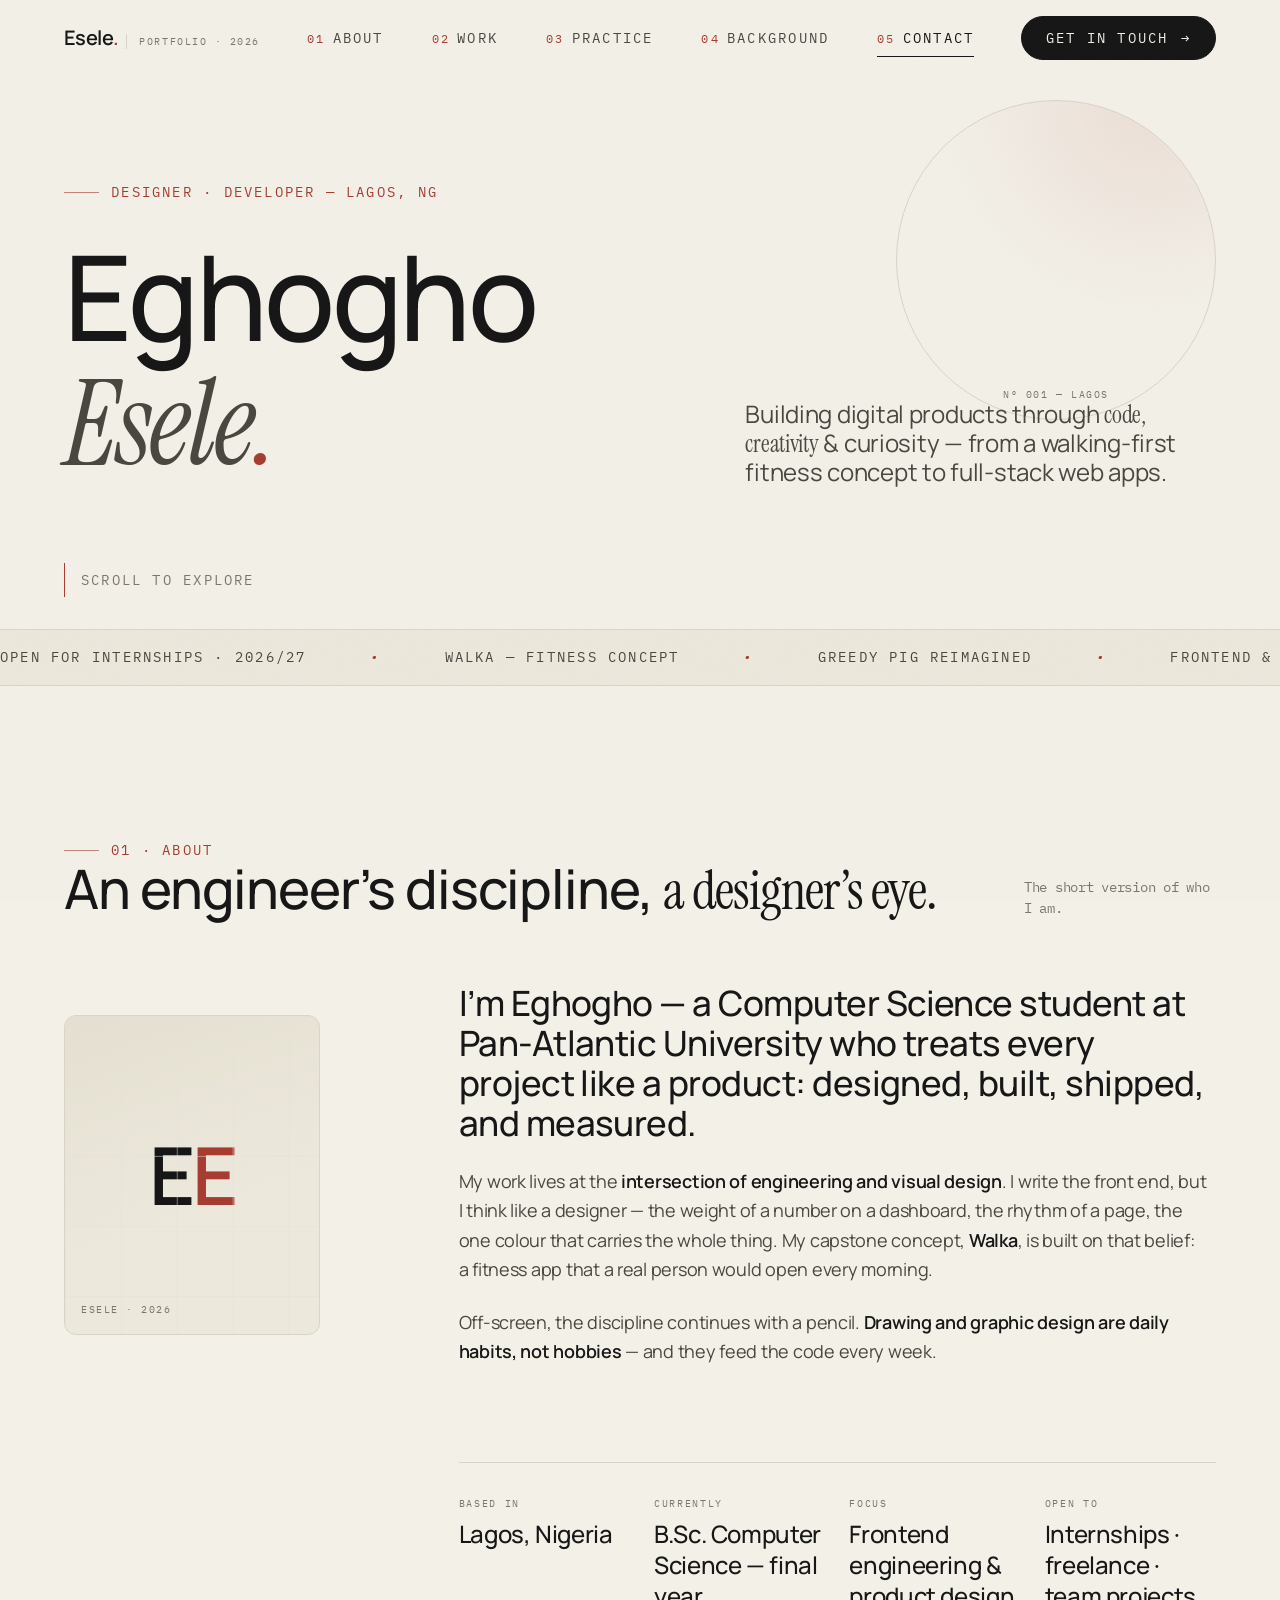
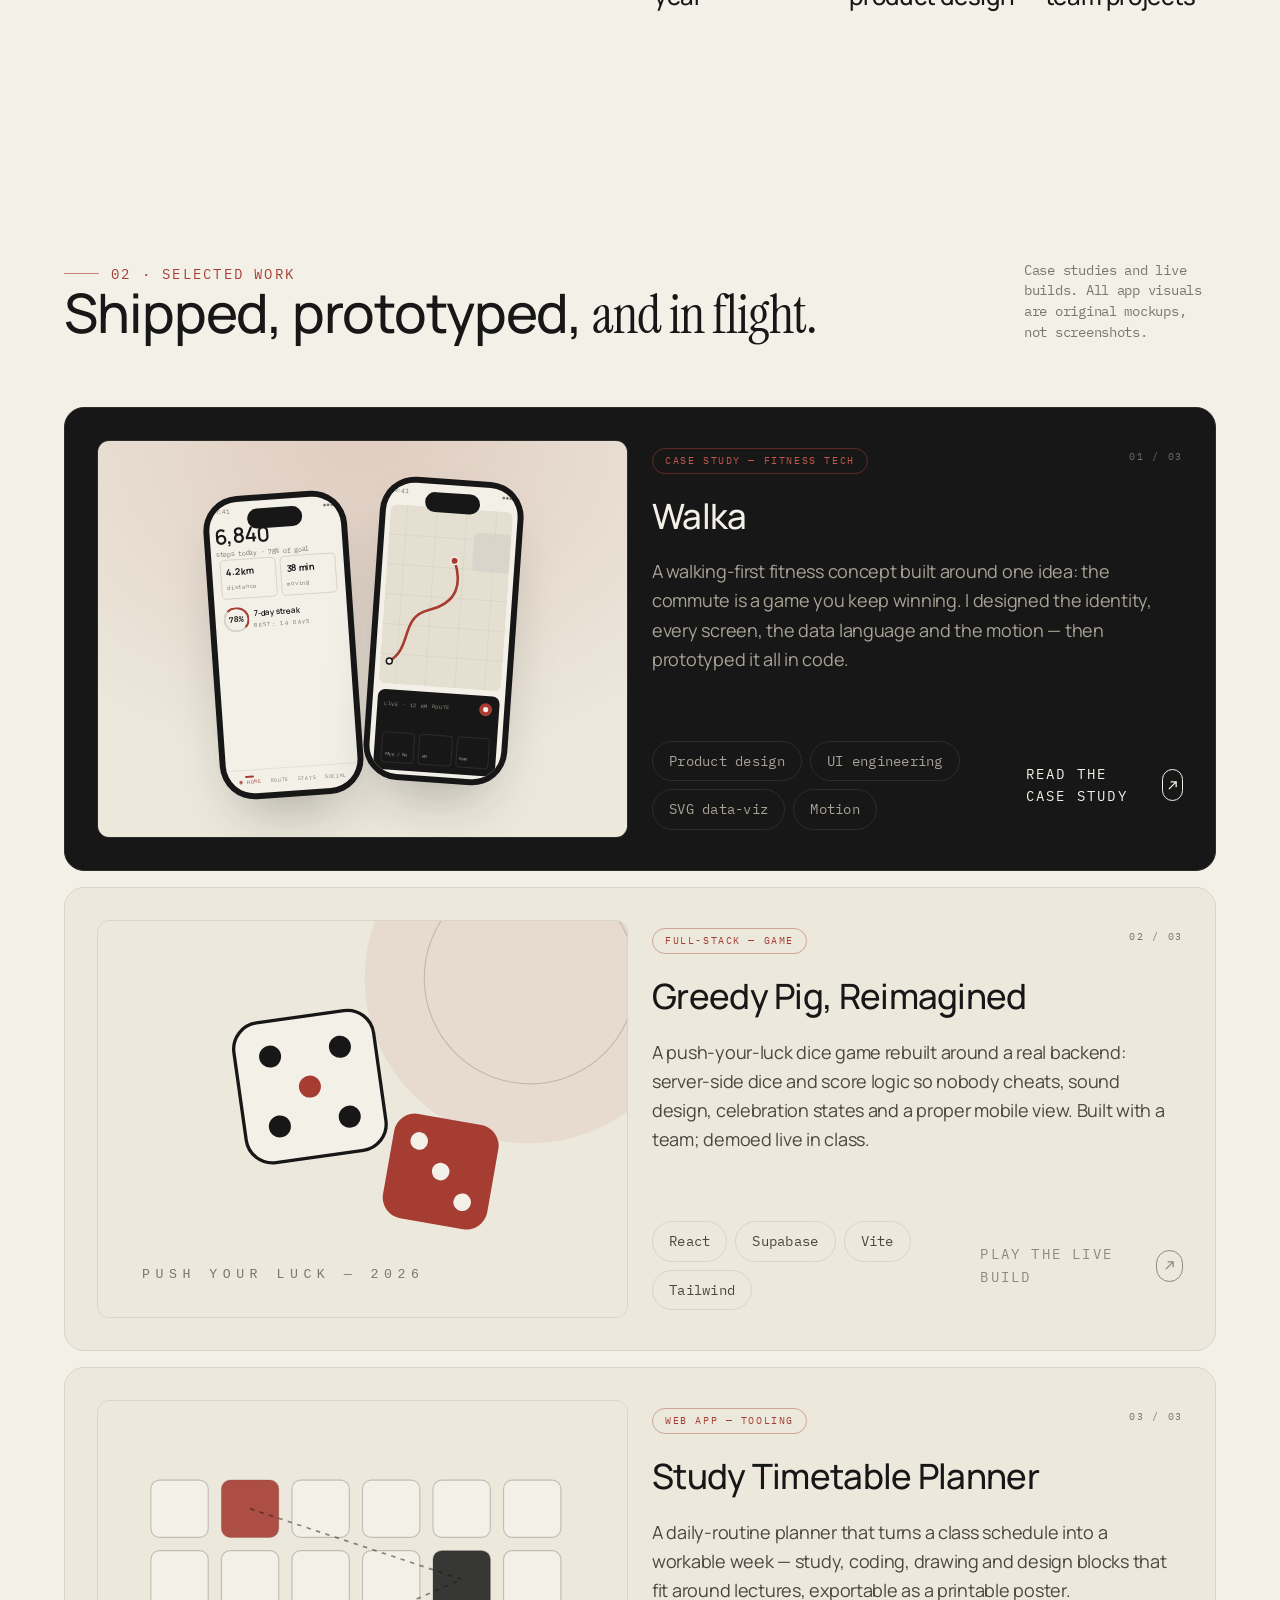
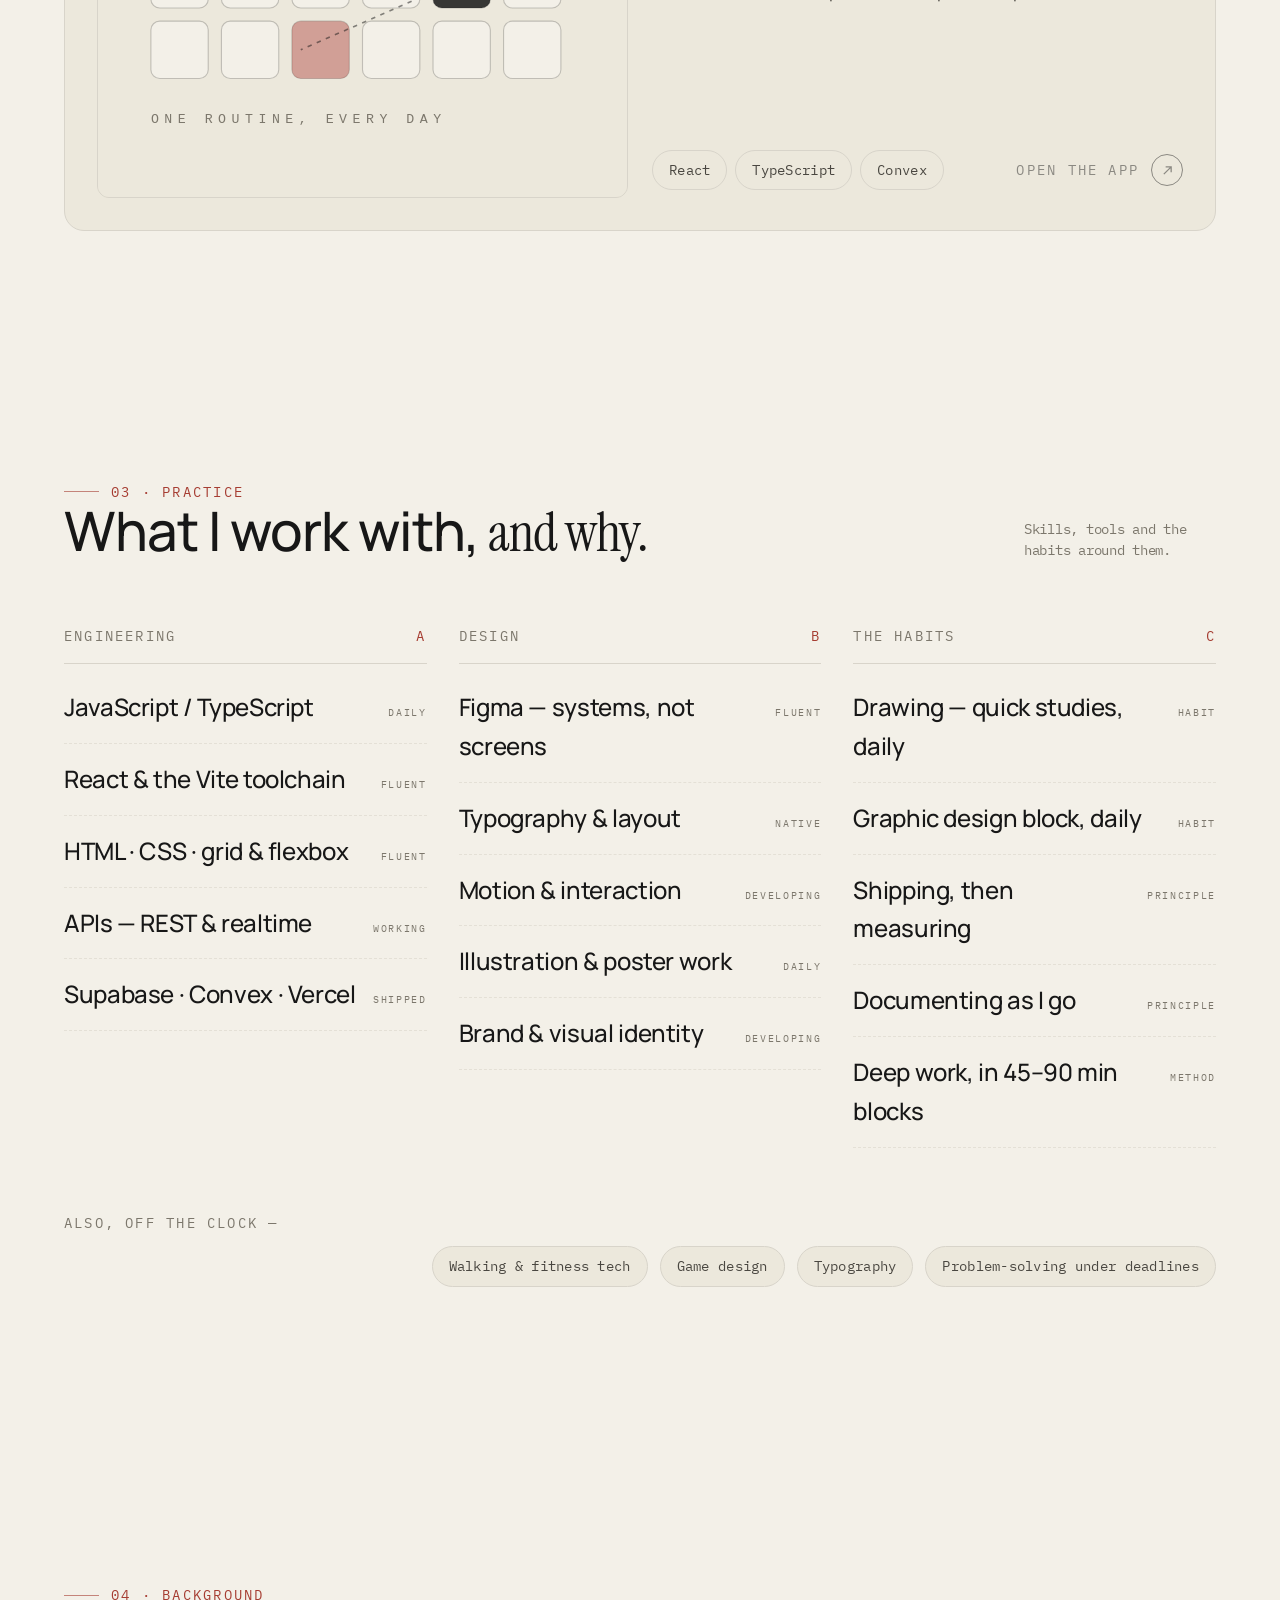
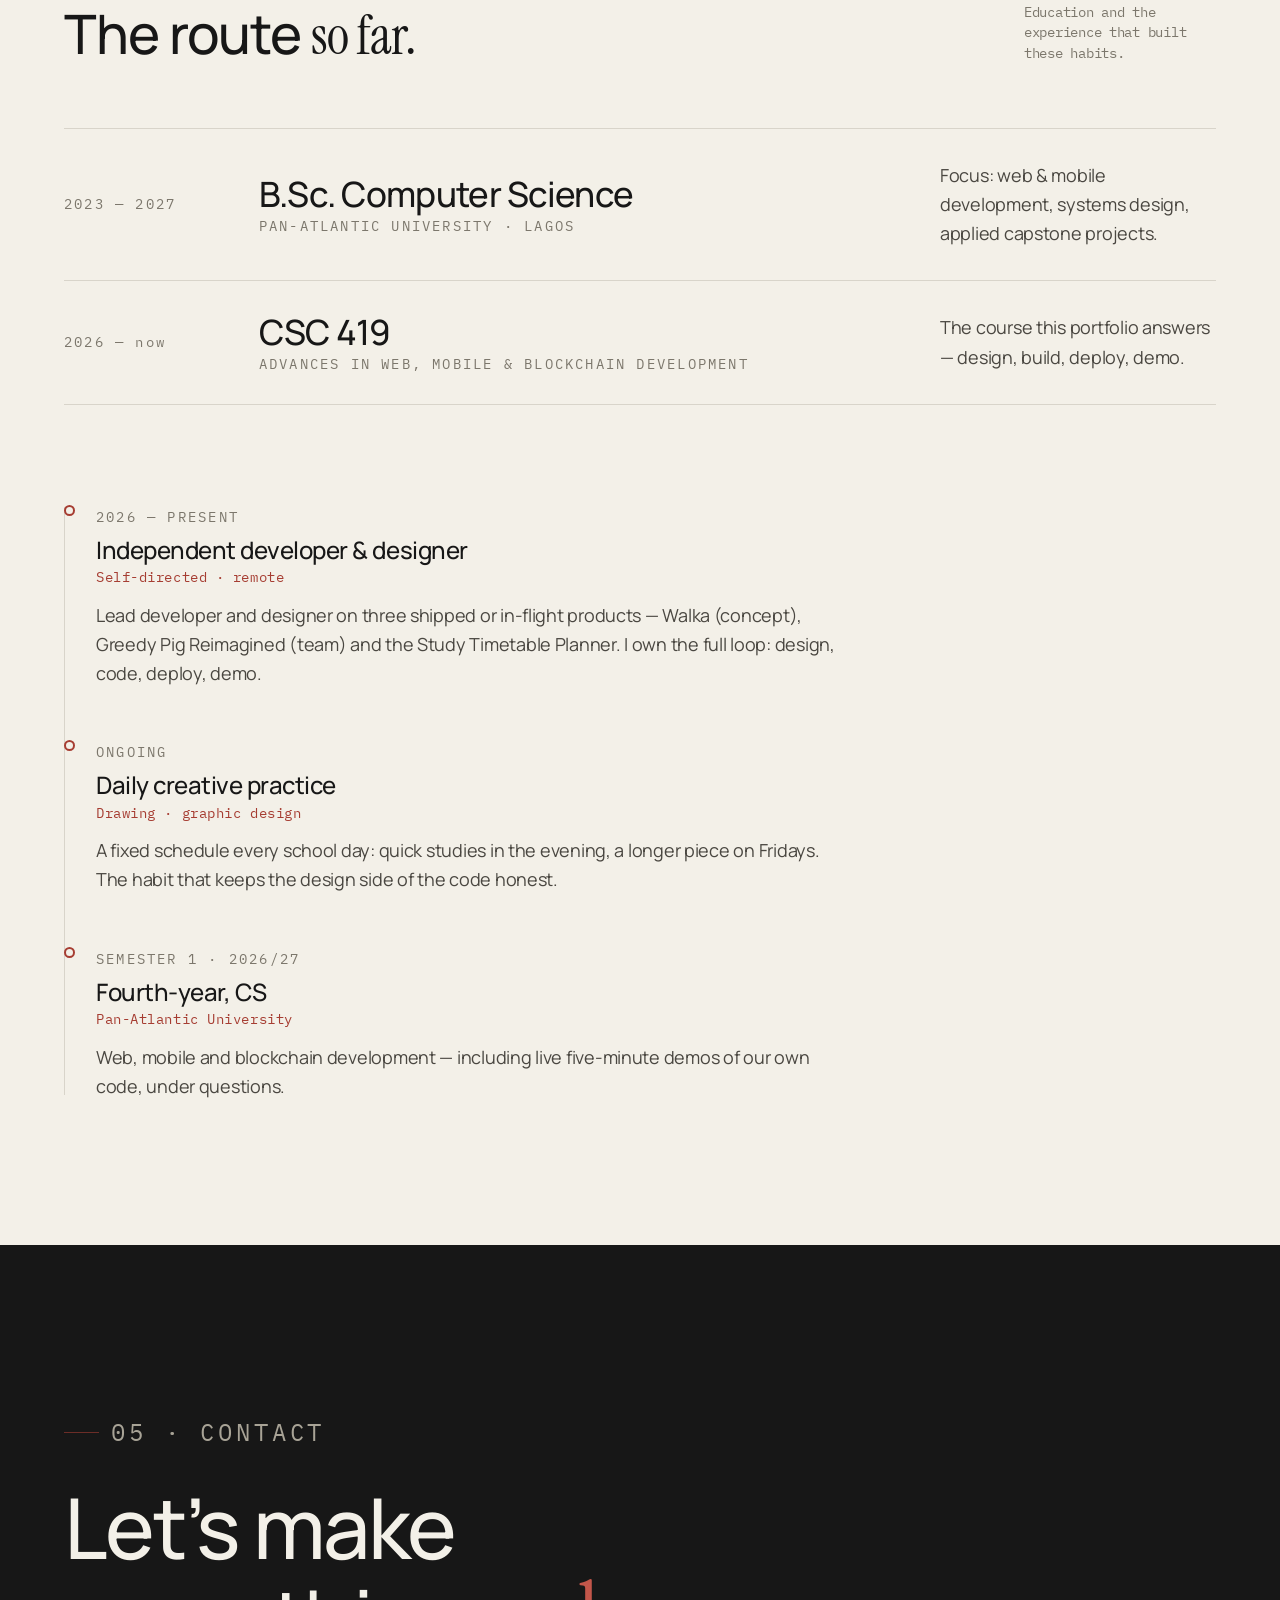
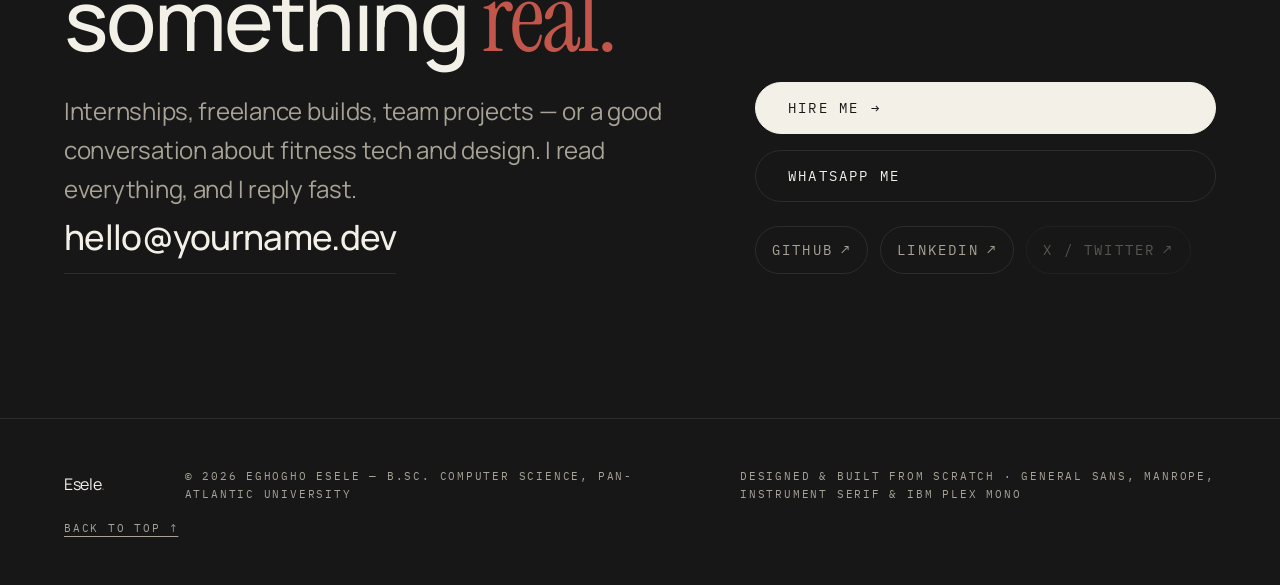
==== index.html @ 9f73aa6b "Full-portfolio" ====
<!doctype html>
<html lang="en">
<head>
  <meta charset="utf-8">
  <meta name="viewport" content="width=device-width, initial-scale=1">
  <title>Eghogho Esele — Designer &amp; Developer</title>
  <meta name="description" content="Portfolio of Eghogho Esele, a Computer Science student in Lagos building digital products — Walka, a walking-first fitness concept, plus full-stack web apps.">
  <meta name="author" content="Eghogho Esele">
  <meta name="theme-color" content="#F3F0E8">
  <meta property="og:title" content="Eghogho Esele — Designer &amp; Developer">
  <meta property="og:description" content="Building digital products through code, creativity and curiosity.">
  <meta property="og:type" content="website">
  <link rel="icon" href="data:image/svg+xml,%3Csvg xmlns='http://www.w3.org/2000/svg' viewBox='0 0 64 64'%3E%3Crect width='64' height='64' rx='14' fill='%23171717'/%3E%3Ctext x='32' y='44' font-family='Georgia,serif' font-size='36' fill='%23F3F0E8' text-anchor='middle'%3EE%3C/text%3E%3Ccircle cx='47' cy='41' r='4' fill='%23A63D32'/%3E%3C/svg%3E">
  <!-- Type: General Sans (display) via Fontshare; Manrope / Instrument Serif / IBM Plex Mono via Google Fonts -->
  <link rel="preconnect" href="https://api.fontshare.com" crossorigin>
  <link rel="preconnect" href="https://fonts.googleapis.com">
  <link rel="preconnect" href="https://fonts.gstatic.com" crossorigin>
  <link href="https://api.fontshare.com/v2/css?f[]=general-sans,100..900" rel="stylesheet">
  <link href="https://fonts.googleapis.com/css2?family=IBM+Plex+Mono:wght@400;500&amp;family=Instrument+Serif&amp;family=Manrope:wght@400..700&amp;display=swap" rel="stylesheet">
  <link rel="stylesheet" href="css/main.css">
  <script src="js/main.js" defer></script>
</head>
<body>
  <a class="skip-link" href="#main">Skip to content</a>

  <!-- ═══════════ NAVIGATION ═══════════ -->
  <header class="nav" id="nav">
    <div class="nav__inner">
      <a class="logo" href="index.html" aria-label="Esele — home">
        <span class="logo__mark">Esele<span class="dot">.</span></span>
        <span class="logo__sub">Portfolio · 2026</span>
      </a>
      <nav class="nav__links" aria-label="Primary">
        <a class="nav__link" href="#about"><span class="n">01</span>About</a>
        <a class="nav__link" href="#work"><span class="n">02</span>Work</a>
        <a class="nav__link" href="#practice"><span class="n">03</span>Practice</a>
        <a class="nav__link" href="#background"><span class="n">04</span>Background</a>
        <a class="nav__link" href="#contact"><span class="n">05</span>Contact</a>
      </nav>
      <div class="nav__cta">
        <a class="btn btn--sm" href="#contact">Get in touch <span class="btn__arrow">→</span></a>
      </div>
      <button class="nav__burger" aria-expanded="false" aria-controls="menu" aria-label="Open menu">
        <span></span><span></span>
      </button>
    </div>

    <!-- Mobile overlay menu -->
    <div class="nav__overlay" id="menu">
      <ol class="nav__menu">
        <li><a href="#about"><span class="n">01</span>About</a></li>
        <li><a href="#work"><span class="n">02</span>Work</a></li>
        <li><a href="#practice"><span class="n">03</span>Practice</a></li>
        <li><a href="#background"><span class="n">04</span>Background</a></li>
        <li><a href="#contact"><span class="n">05</span>Contact</a></li>
      </ol>
      <div class="nav__foot">
        <span data-live="email">hello@yourname.dev</span>
        <span>Lagos, NG · GMT+1</span>
      </div>
    </div>
  </header>

  <main id="main">
    <!-- ═══════════ HERO ═══════════ -->
    <section class="hero" aria-label="Introduction">
      <div class="hero__compo" aria-hidden="true"><span class="hero__compo__label">Nº 001 — Lagos</span></div>
      <div class="container">
        <div class="hero__grid">
          <div class="hero__meta">
            <p class="eyebrow hero__kicker">Designer · Developer — Lagos, NG</p>
            <h1>Eghogho<span class="l2">Esele<span class="accent">.</span></span></h1>
          </div>
          <p class="hero__lede">Building digital products through <span class="serif">code, creativity</span> &amp; curiosity — from a walking-first fitness concept to full-stack web apps.</p>
        </div>
      </div>
      <div class="hero__scroll" aria-hidden="true"><span class="arrow"></span><span>Scroll to explore</span></div>
    </section>

    <!-- Ticker strip -->
    <div class="strip" aria-hidden="true">
      <div class="strip__row">
        <span>Open for internships · 2026/27 <i class="sep">•</i> Walka — fitness concept <i class="sep">•</i> Greedy Pig Reimagined <i class="sep">•</i> Frontend &amp; product <i class="sep">•</i> Drawing, daily <i class="sep">•</i></span>
        <span>Open for internships · 2026/27 <i class="sep">•</i> Walka — fitness concept <i class="sep">•</i> Greedy Pig Reimagined <i class="sep">•</i> Frontend &amp; product <i class="sep">•</i> Drawing, daily <i class="sep">•</i></span>
      </div>
    </div>

    <!-- ═══════════ 01 · ABOUT ═══════════ -->
    <section class="section" id="about">
      <div class="container">
        <div class="head reveal">
          <div>
            <p class="eyebrow">01 · About</p>
            <h2>An engineer’s discipline, <span class="serif">a designer’s eye.</span></h2>
          </div>
          <p class="head__note">The short version of who I am.</p>
        </div>
        <div class="about__grid">
          <aside class="about__aside reveal">
            <figure class="portrait" aria-hidden="true">
              <span class="portrait__grid"></span>
              <span class="portrait__mono">E<span class="accent">E</span></span>
              <span class="portrait__tag">Esele · 2026</span>
            </figure>
          </aside>
          <div class="about__body reveal" data-delay="1">
            <p class="lead">I’m Eghogho — a Computer Science student at Pan-Atlantic University who treats every project like a product: designed, built, shipped, and measured.</p>
            <p>My work lives at the <strong>intersection of engineering and visual design</strong>. I write the front end, but I think like a designer — the weight of a number on a dashboard, the rhythm of a page, the one colour that carries the whole thing. My capstone concept, <strong>Walka</strong>, is built on that belief: a fitness app that a real person would open every morning.</p>
            <p>Off-screen, the discipline continues with a pencil. <strong>Drawing and graphic design are daily habits, not hobbies</strong> — and they feed the code every week.</p>
          </div>
          <div class="about__facts reveal" data-delay="2">
            <div class="fact"><span class="k">Based in</span><span class="v">Lagos, Nigeria</span></div>
            <div class="fact"><span class="k">Currently</span><span class="v">B.Sc. Computer Science — final year</span></div>
            <div class="fact"><span class="k">Focus</span><span class="v">Frontend engineering &amp; product design</span></div>
            <div class="fact"><span class="k">Open to</span><span class="v">Internships · freelance · team projects</span></div>
          </div>
        </div>
      </div>
    </section>

    <!-- ═══════════ 02 · WORK ═══════════ -->
    <section class="section section--tight" id="work">
      <div class="container">
        <div class="head reveal">
          <div>
            <p class="eyebrow">02 · Selected work</p>
            <h2>Shipped, prototyped, <span class="serif">and in flight.</span></h2>
          </div>
          <p class="head__note">Case studies and live builds. All app visuals are original mockups, not screenshots.</p>
        </div>

        <div class="projects__grid">
          <!-- Walka — featured case study -->
          <article class="card card--featured reveal">
            <div class="card__media">
              <div class="mocks" aria-hidden="true">
                <div class="device device--tilt-l"><div class="device__screen ui">
                  <p class="ui__bar"><span>9:41</span><span>●●●</span></p>
                  <div class="ui__hero"><p class="big">6,840</p><p class="cap">steps today · 78% of goal</p></div>
                  <div class="ui__row">
                    <div class="ui__tile"><b>4.2 km</b><small>distance</small></div>
                    <div class="ui__tile"><b>38 min</b><small>moving</small></div>
                  </div>
                  <div class="ui__row">
                    <div class="ui__ring"><span>78%</span></div>
                    <div class="ui__row-copy"><b>7-day streak</b><small>best: 14 days</small></div>
                  </div>
                  <div class="ui__tabs">
                    <span class="on">◉&nbsp;Home</span><span>Route</span><span>Stats</span><span>Social</span>
                  </div>
                </div></div>
                <div class="device device--tilt-r"><div class="device__screen ui">
                  <p class="ui__bar"><span>9:41</span><span>●●●</span></p>
                  <div class="ui__map" aria-hidden="true">
                    <svg viewBox="0 0 200 240" preserveAspectRatio="xMidYMid slice">
                      <rect width="200" height="240" fill="#E4DFD0"/>
                      <g stroke="#171717" stroke-opacity=".06">
                        <path d="M0 40h200M0 80h200M0 120h200M0 160h200M0 200h200"/>
                        <path d="M40 0v240M80 0v240M120 0v240M160 0v240"/>
                      </g>
                      <rect x="132" y="30" width="52" height="52" rx="6" fill="#D8D4CA" opacity=".85"/>
                      <path d="M30 210C60 190 40 150 78 138S120 100 108 70" fill="none" stroke="#A63D32" stroke-width="3.5" stroke-linecap="round"/>
                      <circle cx="30" cy="210" r="4" fill="#F3F0E8" stroke="#171717" stroke-width="2"/>
                      <circle cx="108" cy="70" r="5" fill="#A63D32" stroke="#F3F0E8" stroke-width="2"/>
                    </svg>
                  </div>
                  <div class="ui__sheet">
                    <div class="ui__sheet-top"><span class="ui__meta">live · 12 km route</span><span class="ui__stop"></span></div>
                    <p class="t">42:18</p>
                    <div class="ui__stats">
                      <div><b>6′42″</b><small>pace / km</small></div>
                      <div><b>4.2</b><small>km</small></div>
                      <div><b>128</b><small>bpm</small></div>
                    </div>
                  </div>
                </div></div>
              </div>
            </div>
            <div class="card__body">
              <div class="card__top">
                <span class="card__cat">Case study — fitness tech</span>
                <span class="card__num">01 / 03</span>
              </div>
              <h3 class="card__title">Walka</h3>
              <p class="card__desc">A walking-first fitness concept built around one idea: the commute is a game you keep winning. I designed the identity, every screen, the data language and the motion — then prototyped it all in code.</p>
              <div class="card__foot">
                <div class="card__stack">
                  <span class="chip">Product design</span><span class="chip">UI engineering</span><span class="chip">SVG data-viz</span><span class="chip">Motion</span>
                </div>
                <a class="card__link" href="walka.html">Read the case study <span class="a"><svg width="11" height="11" viewBox="0 0 12 12" aria-hidden="true"><path d="M2 10 10 2M4 2h6v6" fill="none" stroke="currentColor" stroke-width="1.4"/></svg></span></a>
              </div>
            </div>
          </article>

          <!-- Greedy Pig Reimagined -->
          <article class="card reveal" data-delay="1">
            <div class="card__media" aria-hidden="true">
              <svg viewBox="0 0 480 360" preserveAspectRatio="xMidYMid slice" role="img" aria-label="Abstract composition of two dice for Greedy Pig">
                <rect width="480" height="360" fill="#ECE8DC"/>
                <circle cx="392" cy="52" r="150" fill="#A63D32" opacity=".08"/>
                <circle cx="392" cy="52" r="96" fill="none" stroke="#171717" stroke-opacity=".18"/>
                <g transform="translate(120 96) rotate(-8)">
                  <rect width="128" height="128" rx="24" fill="#F3F0E8" stroke="#171717" stroke-width="3"/>
                  <circle cx="32" cy="32" r="10" fill="#171717"/><circle cx="96" cy="32" r="10" fill="#171717"/>
                  <circle cx="64" cy="64" r="10" fill="#A63D32"/>
                  <circle cx="32" cy="96" r="10" fill="#171717"/><circle cx="96" cy="96" r="10" fill="#171717"/>
                </g>
                <g transform="translate(272 172) rotate(10)">
                  <rect width="96" height="96" rx="19" fill="#A63D32"/>
                  <circle cx="24" cy="24" r="8" fill="#F3F0E8"/><circle cx="48" cy="48" r="8" fill="#F3F0E8"/><circle cx="72" cy="72" r="8" fill="#F3F0E8"/>
                </g>
                <text x="40" y="324" font-family="ui-monospace,monospace" font-size="12" letter-spacing="5" fill="#7C776C">PUSH YOUR LUCK — 2026</text>
              </svg>
            </div>
            <div class="card__body">
              <div class="card__top">
                <span class="card__cat">Full-stack — game</span>
                <span class="card__num">02 / 03</span>
              </div>
              <h3 class="card__title">Greedy Pig, Reimagined</h3>
              <p class="card__desc">A push-your-luck dice game rebuilt around a real backend: server-side dice and score logic so nobody cheats, sound design, celebration states and a proper mobile view. Built with a team; demoed live in class.</p>
              <div class="card__foot">
                <div class="card__stack">
                  <span class="chip">React</span><span class="chip">Supabase</span><span class="chip">Vite</span><span class="chip">Tailwind</span>
                </div>
                <a class="card__link" data-live="greedypig" href="#">Play the live build <span class="a"><svg width="11" height="11" viewBox="0 0 12 12" aria-hidden="true"><path d="M2 10 10 2M4 2h6v6" fill="none" stroke="currentColor" stroke-width="1.4"/></svg></span></a>
              </div>
            </div>
          </article>

          <!-- Study Timetable Planner -->
          <article class="card reveal" data-delay="2">
            <div class="card__media" aria-hidden="true">
              <svg viewBox="0 0 480 360" preserveAspectRatio="xMidYMid slice" role="img" aria-label="Abstract weekly grid composition for the study timetable planner">
                <rect width="480" height="360" fill="#ECE8DC"/>
                <g fill="#F3F0E8" stroke="#171717" stroke-opacity=".22">
                  <rect x="48"  y="72" width="52" height="52" rx="8"/><rect x="112" y="72" width="52" height="52" rx="8"/><rect x="176" y="72" width="52" height="52" rx="8"/><rect x="240" y="72" width="52" height="52" rx="8"/><rect x="304" y="72" width="52" height="52" rx="8"/><rect x="368" y="72" width="52" height="52" rx="8"/>
                  <rect x="48"  y="136" width="52" height="52" rx="8"/><rect x="112" y="136" width="52" height="52" rx="8"/><rect x="176" y="136" width="52" height="52" rx="8"/><rect x="240" y="136" width="52" height="52" rx="8"/><rect x="304" y="136" width="52" height="52" rx="8"/><rect x="368" y="136" width="52" height="52" rx="8"/>
                  <rect x="48"  y="200" width="52" height="52" rx="8"/><rect x="112" y="200" width="52" height="52" rx="8"/><rect x="176" y="200" width="52" height="52" rx="8"/><rect x="240" y="200" width="52" height="52" rx="8"/><rect x="304" y="200" width="52" height="52" rx="8"/><rect x="368" y="200" width="52" height="52" rx="8"/>
                </g>
                <rect x="112" y="72"  width="52" height="52" rx="8" fill="#A63D32" opacity=".9"/>
                <rect x="304" y="136" width="52" height="52" rx="8" fill="#171717" opacity=".85"/>
                <rect x="176" y="200" width="52" height="52" rx="8" fill="#A63D32" opacity=".45"/>
                <path d="M138 98L330 162 184 226" fill="none" stroke="#171717" stroke-width="1.5" stroke-dasharray="4 5" opacity=".5"/>
                <text x="48" y="292" font-family="ui-monospace,monospace" font-size="12" letter-spacing="5" fill="#7C776C">ONE ROUTINE, EVERY DAY</text>
              </svg>
            </div>
            <div class="card__body">
              <div class="card__top">
                <span class="card__cat">Web app — tooling</span>
                <span class="card__num">03 / 03</span>
              </div>
              <h3 class="card__title">Study Timetable Planner</h3>
              <p class="card__desc">A daily-routine planner that turns a class schedule into a workable week — study, coding, drawing and design blocks that fit around lectures, exportable as a printable poster.</p>
              <div class="card__foot">
                <div class="card__stack">
                  <span class="chip">React</span><span class="chip">TypeScript</span><span class="chip">Convex</span>
                </div>
                <a class="card__link" data-live="timetable" href="#">Open the app <span class="a"><svg width="11" height="11" viewBox="0 0 12 12" aria-hidden="true"><path d="M2 10 10 2M4 2h6v6" fill="none" stroke="currentColor" stroke-width="1.4"/></svg></span></a>
              </div>
            </div>
          </article>
        </div>
      </div>
    </section>

    <!-- ═══════════ 03 · PRACTICE ═══════════ -->
    <section class="section" id="practice">
      <div class="container">
        <div class="head reveal">
          <div>
            <p class="eyebrow">03 · Practice</p>
            <h2>What I work with, <span class="serif">and why.</span></h2>
          </div>
          <p class="head__note">Skills, tools and the habits around them.</p>
        </div>
        <div class="skills__grid reveal">
          <div class="skill-col">
            <p class="skill-col__head"><span>Engineering</span><span class="accent">A</span></p>
            <ul class="skill-list">
              <li><span class="name">JavaScript / TypeScript</span><span class="lvl">Daily</span></li>
              <li><span class="name">React &amp; the Vite toolchain</span><span class="lvl">Fluent</span></li>
              <li><span class="name">HTML · CSS · grid &amp; flexbox</span><span class="lvl">Fluent</span></li>
              <li><span class="name">APIs — REST &amp; realtime</span><span class="lvl">Working</span></li>
              <li><span class="name">Supabase · Convex · Vercel</span><span class="lvl">Shipped</span></li>
            </ul>
          </div>
          <div class="skill-col">
            <p class="skill-col__head"><span>Design</span><span class="accent">B</span></p>
            <ul class="skill-list">
              <li><span class="name">Figma — systems, not screens</span><span class="lvl">Fluent</span></li>
              <li><span class="name">Typography &amp; layout</span><span class="lvl">Native</span></li>
              <li><span class="name">Motion &amp; interaction</span><span class="lvl">Developing</span></li>
              <li><span class="name">Illustration &amp; poster work</span><span class="lvl">Daily</span></li>
              <li><span class="name">Brand &amp; visual identity</span><span class="lvl">Developing</span></li>
            </ul>
          </div>
          <div class="skill-col">
            <p class="skill-col__head"><span>The habits</span><span class="accent">C</span></p>
            <ul class="skill-list">
              <li><span class="name">Drawing — quick studies, daily</span><span class="lvl">Habit</span></li>
              <li><span class="name">Graphic design block, daily</span><span class="lvl">Habit</span></li>
              <li><span class="name">Shipping, then measuring</span><span class="lvl">Principle</span></li>
              <li><span class="name">Documenting as I go</span><span class="lvl">Principle</span></li>
              <li><span class="name">Deep work, in 45–90 min blocks</span><span class="lvl">Method</span></li>
            </ul>
          </div>
        </div>
        <div class="interests reveal" data-delay="1">
          <span class="tag" style="width:100%;">Also, off the clock —</span>
          <span class="chip">Walking &amp; fitness tech</span><span class="chip">Game design</span><span class="chip">Typography</span><span class="chip">Problem-solving under deadlines</span>
        </div>
      </div>
    </section>

    <!-- ═══════════ 04 · BACKGROUND ═══════════ -->
    <section class="section" id="background">
      <div class="container">
        <div class="head reveal">
          <div>
            <p class="eyebrow">04 · Background</p>
            <h2>The route <span class="serif">so far.</span></h2>
          </div>
          <p class="head__note">Education and the experience that built these habits.</p>
        </div>

        <!-- Education -->
        <div class="reveal">
          <div class="edu__row">
            <span class="edu__year">2023 — 2027</span>
            <h3 class="edu__deg">B.Sc. Computer Science <small>Pan-Atlantic University · Lagos</small></h3>
            <p class="edu__note">Focus: web &amp; mobile development, systems design, applied capstone projects.</p>
          </div>
          <div class="edu__row">
            <span class="edu__year">2026 — now</span>
            <h3 class="edu__deg">CSC 419<small>Advances in Web, Mobile &amp; Blockchain Development</small></h3>
            <p class="edu__note">The course this portfolio answers — design, build, deploy, demo.</p>
          </div>
        </div>

        <!-- Experience timeline -->
        <div class="timeline reveal" data-delay="1" style="margin-top:var(--sp-9)">
          <div class="tl-item">
            <span class="when">2026 — Present</span>
            <h3>Independent developer &amp; designer</h3>
            <p class="org">Self-directed · remote</p>
            <p>Lead developer and designer on three shipped or in-flight products — Walka (concept), Greedy Pig Reimagined (team) and the Study Timetable Planner. I own the full loop: design, code, deploy, demo.</p>
          </div>
          <div class="tl-item">
            <span class="when">Ongoing</span>
            <h3>Daily creative practice</h3>
            <p class="org">Drawing · graphic design</p>
            <p>A fixed schedule every school day: quick studies in the evening, a longer piece on Fridays. The habit that keeps the design side of the code honest.</p>
          </div>
          <div class="tl-item">
            <span class="when">Semester 1 · 2026/27</span>
            <h3>Fourth-year, CS</h3>
            <p class="org">Pan-Atlantic University</p>
            <p>Web, mobile and blockchain development — including live five-minute demos of our own code, under questions.</p>
          </div>
        </div>
      </div>
    </section>

    <!-- ═══════════ 05 · CONTACT ═══════════ -->
    <section class="section contact" id="contact">
      <div class="container">
        <div class="contact__grid">
          <div class="contact__lead reveal">
            <p class="eyebrow">05 · Contact</p>
            <h2>Let’s make something <span class="serif">real.</span></h2>
            <p>Internships, freelance builds, team projects — or a good conversation about fitness tech and design. I read everything, and I reply fast.</p>
            <a class="contact__email" data-live="email" href="mailto:">hello@yourname.dev</a>
          </div>
          <div class="contact__actions reveal" data-delay="1">
            <a class="btn btn--light" data-live="email" href="mailto:">Hire me <span class="btn__arrow">→</span></a>
            <a class="btn btn--ghost-light" data-live="whatsapp" href="#">WhatsApp me</a>
            <div class="socials" role="list">
              <a data-live="github" href="#">GitHub <span aria-hidden="true">↗</span></a>
              <a data-live="linkedin" href="#">LinkedIn <span aria-hidden="true">↗</span></a>
              <a data-live="x" href="#">X / Twitter <span aria-hidden="true">↗</span></a>
            </div>
          </div>
        </div>
      </div>
    </section>
  </main>

  <!-- ═══════════ FOOTER ═══════════ -->
  <footer class="footer">
    <div class="container">
      <div class="footer__inner">
        <p class="footer__brand">Esele<span class="dot">.</span></p>
        <p>© <span data-year>2026</span> Eghogho Esele — B.Sc. Computer Science, Pan-Atlantic University</p>
        <p>Designed &amp; built from scratch · General Sans, Manrope, Instrument Serif &amp; IBM Plex Mono</p>
        <a href="#nav">Back to top ↑</a>
      </div>
    </div>
  </footer>
</body>
</html>
---- css/main.css ----
/* ==========================================================================
   EGHOGHO ESELE — Portfolio · Design System
   A single source of truth for every page. Two files share this:
   index.html (home) and walka.html (case study).
   --------------------------------------------------------------------------
   Sections
   01  Tokens (colour / type / space / radius / shadow / motion)
   02  Reset & base
   03  Typography utilities
   04  Layout & primitives (container, section, buttons, labels, hairlines)
   05  Navigation (desktop + mobile overlay)
   06  Hero
   07  About
   08  Projects (list + cards + device mockups)
   09  Skills / interests
   10  Education
   11  Experience timeline
   12  Contact + socials + footer
   13  Walka case-study specifics
   14  Motion (scroll reveal, hover, focus, reduced-motion)
   15  Responsive art direction
   ========================================================================== */


/* ==========================================================================
   01 · TOKENS
   ========================================================================== */
:root{
  /* ---- Colour · warm editorial system ---- */
  --bg:            #F3F0E8;   /* primary background · warm ivory */
  --bg-2:         #ECE8DC;   /* secondary background · deeper ivory */
  --bg-3:         #E4DfD0;   /* muted surface · raised cards */
  --ink:          #171717;   /* primary text · deep charcoal */
  --ink-soft:     #4A4741;   /* secondary text */
  --ink-faint:    #7C776C;   /* tertiary / meta text */
  --accent:       #A63D32;   /* brick red · the single accent */
  --accent-soft:  #C2564A;   /* lighter accent (hover on light) */
  --accent-deep:  #7A2A21;   /* deep accent (hover on dark / pressed) */
  --line:         #D8D4CA;   /* stone · hairlines on light */
  --line-soft:    #E4E0D6;   /* softer hairline */
  --line-dark:    #2E2C28;   /* hairline on dark */
  --on-dark:      #F3F0E8;    /* text on ink */
  --on-dark-soft: #A8A396;    /* secondary text on ink */
  --on-dark-faint:#6E6A60;

  /* ---- Typography ---- */
  --font-display: "General Sans", "Satoshi", "Manrope", ui-sans-serif, system-ui, sans-serif;
  --font-body:    "Manrope", ui-sans-serif, system-ui, -apple-system, sans-serif;
  --font-serif:   "Instrument Serif", "Georgia", serif;
  --font-mono:    "IBM Plex Mono", ui-monospace, "SFMono-Regular", monospace;

  /* Fluid scale */
  --step--1: clamp(0.75rem, 0.72rem + 0.18vw, 0.875rem);   /* meta / labels */
  --step-0:  clamp(1rem,  0.94rem + 0.30vw, 1.125rem);     /* body */
  --step-1:  clamp(1.25rem, 1.15rem + 0.5vw, 1.5rem);      /* subheads */
  --step-2:  clamp(1.6rem, 1.3rem + 1.1vw, 2.25rem);       /* h3 */
  --step-3:  clamp(2.15rem, 1.6rem + 2.4vw, 3.4rem);       /* h2 / section */
  --step-4:  clamp(2.75rem, 1.9rem + 4.2vw, 5.25rem);      /* h1 / hero */
  --step-5:  clamp(3.6rem, 2.2rem + 6.5vw, 7.5rem);        /* display splash */

  /* ---- Rhythm ---- */
  --lh-display: 1.02;
  --lh-tight:   1.15;
  --lh-body:    1.62;
  --lh-mono:    1.5;
  --ls-display: -0.02em;
  --ls-tight:   -0.015em;
  --ls-label:   0.16em;

  /* ---- Space (4px base) ---- */
  --sp-1: 0.25rem;
  --sp-2: 0.5rem;
  --sp-3: 0.75rem;
  --sp-4: 1rem;
  --sp-5: 1.5rem;
  --sp-6: 2rem;
  --sp-7: 3rem;
  --sp-8: 4rem;
  --sp-9: 6rem;
  --sp-10: 8.5rem;

  /* ---- Layout ---- */
  --measure: 68ch;
  --content: 80rem;
  --gutter: clamp(1.5rem, 5vw, 4rem);
  --section-y: clamp(5rem, 12vw, 9rem);

  /* ---- Shape ---- */
  --r-none: 0;
  --r-xs: 3px;
  --r-sm: 6px;
  --r-md: 12px;
  --r-lg: 20px;
  --r-full: 999px;

  /* ---- Elevation ---- */
  --shadow-sm: 0 1px 2px rgba(23,23,23,.06), 0 2px 6px rgba(23,23,23,.05);
  --shadow:    0 10px 30px -12px rgba(23,23,23,.22);
  --shadow-lg: 0 30px 60px -24px rgba(23,23,23,.35);

  /* ---- Motion ---- */
  --ease-out:   cubic-bezier(.19,1,.22,1);
  --ease-in-out:cubic-bezier(.65,0,.35,1);
  --ease-expo:  cubic-bezier(.16,1,.3,1);
  --dur-fast: 160ms;
  --dur:    320ms;
  --dur-slow:640ms;
}


/* ==========================================================================
   02 · RESET & BASE
   ========================================================================== */
*,*::before,*::after{box-sizing:border-box;margin:0;padding:0;}
html{
  -webkit-text-size-adjust:100%;
  scroll-behavior:smooth;
  scroll-padding-top: 6.5rem;
  -webkit-font-smoothing:antialiased;
  text-rendering:optimizeLegibility;
}
body{
  font-family:var(--font-body);
  font-size:var(--step-0);
  line-height:var(--lh-body);
  color:var(--ink);
  background:var(--bg);
  font-weight:400;
  letter-spacing:var(--ls-tight);
  overflow-x:hidden;
  -webkit-font-smoothing:antialiased;
}
img,svg,video{display:block;max-width:100%;}
ul[role="list"],ol[role="list"]{list-style:none;}
a{color:inherit;text-decoration:none;}
button{font:inherit;color:inherit;background:none;border:none;cursor:pointer;}
::selection{background:var(--accent);color:var(--bg);}

/* Grain — a hair of texture over the whole canvas (restrained) */
body::after{
  content:"";
  position:fixed; inset:0;
  z-index:9999;
  pointer-events:none;
  opacity:.035;
  mix-blend-mode:multiply;
  background-image:url("data:image/svg+xml,%3Csvg xmlns='http://www.w3.org/2000/svg' width='160' height='160'%3E%3Cfilter id='n'%3E%3CfeTurbulence type='fractalNoise' baseFrequency='0.85' numOctaves='3' stitchTiles='stitch'/%3E%3C/filter%3E%3Crect width='100%25' height='100%25' filter='url(%23n)'/%3E%3C/svg%3E");
}

/* Skip link */
.skip-link{
  position:fixed; top:var(--sp-4); left:var(--sp-4);
  z-index:100;
  padding:var(--sp-3) var(--sp-5);
  background:var(--ink); color:var(--bg);
  font-family:var(--font-mono); font-size:var(--step--1);
  border-radius:var(--r-sm);
  transform:translateY(-160%);
  transition:transform var(--dur) var(--ease-out);
}
.skip-link:focus{transform:translateY(0);}


/* ==========================================================================
   03 · TYPOGRAPHY UTILITIES
   ========================================================================== */
h1,h2,h3,h4{
  font-family:var(--font-display);
  font-weight:500;
  line-height:var(--lh-display);
  letter-spacing:var(--ls-display);
  text-wrap:balance;
}
p{max-width:var(--measure);}
.serif{font-family:var(--font-serif);font-weight:400;}
.mono{font-family:var(--font-mono);}
.eyebrow{
  font-family:var(--font-mono);
  font-size:var(--step--1);
  letter-spacing:var(--ls-label);
  text-transform:uppercase;
  color:var(--accent);
  display:inline-flex; align-items:center; gap:var(--sp-3);
}
.eyebrow::before{content:"";width:2.2rem;height:1px;background:var(--accent);opacity:.6;}
.eyebrow--plain::before{display:none;}

/* Accent word treatment — an editorial flourish */
.wordmark{font-family:var(--font-serif);font-weight:400;font-style:italic;}
.accent{color:var(--accent);}


/* ==========================================================================
   04 · LAYOUT & PRIMITIVES
   ========================================================================== */
.container{
  width:min(var(--content), 100% - (var(--gutter) * 2));
  margin-inline:auto;
}
.container--wide{width:min(96rem, 100% - (var(--gutter)*2));margin-inline:auto;}
.section{padding-block:var(--section-y);position:relative;}
.section--tight{padding-block:clamp(3.5rem,8vw,6rem);}
.head{
  display:flex; align-items:flex-end; justify-content:space-between;
  gap:var(--sp-5); flex-wrap:wrap;
  margin-bottom:var(--sp-8);
}
.head h2{font-size:var(--step-3);}
.head .head__note{
  font-family:var(--font-mono);
  font-size:var(--step--1);
  color:var(--ink-faint);
  max-width:24ch; line-height:var(--lh-mono);
}

/* hairline rule */
.rule{height:1px;background:var(--line);border:none;}
.rule--accent{background:var(--accent);}

/* ---------- Buttons ---------- */
.btn{
  display:inline-flex; align-items:center; gap:var(--sp-3);
  font-family:var(--font-mono);
  font-size:var(--step--1);
  letter-spacing:var(--ls-label);
  text-transform:uppercase;
  height:3.25rem;
  padding-inline:var(--sp-6);
  border-radius:var(--r-full);
  border:1px solid var(--ink);
  background:var(--ink);
  color:var(--bg);
  position:relative;
  overflow:hidden;
  transition:transform var(--dur-fast) var(--ease-out),
             background var(--dur-fast) var(--ease-out),
             color var(--dur-fast) var(--ease-out),
             border-color var(--dur-fast) var(--ease-out);
  will-change:transform;
}
.btn .btn__arrow{transition:transform var(--dur) var(--ease-out);}
.btn:hover{background:var(--accent);border-color:var(--accent);color:#fff;}
.btn:hover .btn__arrow{transform:translateX(4px);}
.btn:active{transform:translateY(1px);}

.btn--ghost{
  background:transparent; color:var(--ink); border-color:var(--ink);
}
.btn--ghost:hover{background:var(--ink);color:var(--bg);border-color:var(--ink);}
.btn--ghost:hover .btn__arrow{transform:translateX(4px);}

.btn--accent{background:var(--accent);border-color:var(--accent);color:#fff;}
.btn--accent:hover{background:var(--accent-deep);border-color:var(--accent-deep);}

/* On-dark variants */
.btn--light{background:var(--bg);border-color:var(--bg);color:var(--ink);}
.btn--light:hover{background:var(--accent);border-color:var(--accent);color:#fff;}
.btn--ghost-light{background:transparent;color:var(--on-dark);border-color:var(--line-dark);}
.btn--ghost-light:hover{background:var(--on-dark);color:var(--ink);border-color:var(--on-dark);}

.btn--sm{height:2.75rem;padding-inline:var(--sp-5);}
.btn:disabled{opacity:.4;cursor:not-allowed;}

/* ---------- Chips / labels ---------- */
.chip{
  display:inline-flex; align-items:center;
  font-family:var(--font-mono);
  font-size:var(--step--1);
  letter-spacing:.02em;
  padding:var(--sp-2) var(--sp-4);
  border:1px solid var(--line);
  border-radius:var(--r-full);
  background:var(--bg-2);
  color:var(--ink-soft);
  transition:border-color var(--dur-fast),background var(--dur-fast),color var(--dur-fast);
}
.chip:hover{border-color:var(--ink);color:var(--ink);}
.chip--accent{background:var(--ink);color:var(--bg);border-color:var(--ink);}
.tag{
  display:inline-block;
  font-family:var(--font-mono);
  font-size:var(--step--1);
  letter-spacing:var(--ls-label);
  text-transform:uppercase;
  color:var(--ink-faint);
}

/* focus ring — consistent interaction language */
a:focus-visible,.btn:focus-visible,.nav__link:focus-visible,
[tabindex]:focus-visible,.link:focus-visible{
  outline:2px solid var(--accent);
  outline-offset:3px;
  border-radius:var(--r-xs);
}


/* ==========================================================================
   05 · NAVIGATION
   ========================================================================== */
.nav{
  position:fixed; inset:0 0 auto 0;
  z-index:50;
  transition:background var(--dur) var(--ease-out),
             box-shadow var(--dur) var(--ease-out),
             border-color var(--dur) var(--ease-out);
  border-bottom:1px solid transparent;
}
.nav.is-scrolled{
  background:color-mix(in srgb, var(--bg) 82%, transparent);
  -webkit-backdrop-filter:blur(14px);
  backdrop-filter:blur(14px);
  border-bottom-color:var(--line-soft);
}
.nav__inner{
  display:flex; align-items:center; justify-content:space-between;
  height:4.75rem;
  width:min(var(--content),100% - (var(--gutter)*2));
  margin-inline:auto;
}

/* Wordmark */
.logo{display:flex;align-items:baseline;gap:var(--sp-2);z-index:2;}
.logo__mark{
  font-family:var(--font-display);
  font-weight:600; font-size:1.25rem;
  letter-spacing:-0.03em;
}
.logo__mark .dot{color:var(--accent);}
.logo__sub{
  font-family:var(--font-mono);
  font-size:.6rem; letter-spacing:var(--ls-label);
  text-transform:uppercase; color:var(--ink-faint);
  border-left:1px solid var(--line);
  padding-left:var(--sp-3);
}

/* Desktop links */
.nav__links{display:flex;align-items:center;gap:var(--sp-7);}
.nav__link{
  position:relative;
  font-family:var(--font-mono);
  font-size:var(--step--1);
  letter-spacing:var(--ls-label);
  text-transform:uppercase;
  color:var(--ink-soft);
  padding-block:var(--sp-2);
  transition:color var(--dur-fast);
}
.nav__link .n{color:var(--accent);margin-right:.45rem;font-size:.9em;}
.nav__link::after{
  content:"";position:absolute;left:0;bottom:0;height:1px;width:100%;
  background:var(--ink);transform:scaleX(0);transform-origin:left;
  transition:transform var(--dur) var(--ease-out);
}
.nav__link:hover,.nav__link[aria-current="true"]{color:var(--ink);}
.nav__link:hover::after,.nav__link[aria-current="true"]::after{transform:scaleX(1);}

.nav__cta{display:flex;align-items:center;gap:var(--sp-4);}

/* Hamburger (mobile) */
.nav__burger{display:none;z-index:60;flex-direction:column;gap:6px;padding:var(--sp-3);}
.nav__burger span{width:26px;height:2px;background:var(--ink);transition:transform var(--dur) var(--ease-out),opacity var(--dur);}
.nav.is-open .nav__burger span:nth-child(1){transform:translateY(4px) rotate(45deg);}
.nav.is-open .nav__burger span:nth-child(2){transform:translateY(-4px) rotate(-45deg);}
.nav.is-open .nav__burger{z-index:70;}

/* Mobile overlay menu */
.nav__overlay{
  position:fixed; inset:0; z-index:55;
  background:var(--ink); color:var(--on-dark);
  padding:calc(4.75rem + var(--sp-8)) var(--gutter) var(--sp-8);
  display:flex; flex-direction:column; justify-content:space-between;
  transform:translateY(-100%);
  transition:transform var(--dur-slow) var(--ease-expo);
  visibility:hidden;
}
.nav.is-open .nav__overlay{transform:translateY(0);visibility:visible;}
.nav__menu{display:flex;flex-direction:column;gap:var(--sp-2);list-style:none;}
.nav__menu a{
  display:flex; align-items:baseline; gap:var(--sp-4);
  font-family:var(--font-display); font-weight:500;
  font-size:var(--step-3); letter-spacing:var(--ls-display);
  padding-block:var(--sp-3);
  border-bottom:1px solid var(--line-dark);
  transition:padding-left var(--dur) var(--ease-out),color var(--dur-fast);
}
.nav__menu a .n{font-family:var(--font-mono);font-size:var(--step--1);color:var(--accent);}
.nav__menu a:hover{padding-left:var(--sp-4);color:#fff;}
.nav__foot{
  display:flex;justify-content:space-between;align-items:center;
  font-family:var(--font-mono);font-size:var(--step--1);
  color:var(--on-dark-soft);letter-spacing:var(--ls-label);text-transform:uppercase;
}

/* On a dark page (walka), the nav inverts when scrolled */
.nav--dark.is-scrolled{background:color-mix(in srgb, var(--ink) 82%, transparent);border-bottom-color:var(--line-dark);}
.nav--dark .logo__mark{color:var(--on-dark);}
.nav--dark .logo__mark .dot{color:var(--accent-soft);}
.nav--dark .logo__sub{color:var(--on-dark-faint);border-color:var(--line-dark);}
.nav--dark .nav__link{color:var(--on-dark-soft);}
.nav--dark .nav__link:hover,.nav--dark .nav__link[aria-current="true"]{color:var(--on-dark);}
.nav--dark .nav__link::after{background:var(--on-dark);}
.nav--dark .nav__burger span{background:var(--on-dark);}
.nav--dark .nav__cta .btn{display:none;}
.nav__overlay--light .nav__foot{color:var(--on-dark-soft);}


/* ==========================================================================
   06 · HERO
   ========================================================================== */
.hero{
  position:relative;
  padding-top:calc(4.75rem + var(--sp-9));
  padding-bottom:var(--section-y);
  overflow:hidden;
  isolation:isolate;
}
.hero__grid{
  display:grid; grid-template-columns:repeat(12,1fr);
  gap:var(--sp-4);
  align-items:end;
}
.hero__meta{grid-column:1/8;}
.hero__kicker{margin-bottom:var(--sp-6);}
.hero h1{
  font-size:var(--step-5);
  font-weight:500;
  line-height:var(--lh-display);
  letter-spacing:-0.03em;
}
.hero h1 .l2{
  display:block;
  font-family:var(--font-serif);
  font-style:italic; font-weight:400;
  color:var(--ink-soft);
  letter-spacing:-0.02em;
  margin-top:var(--sp-2);
}
.hero h1 .l2 .accent{color:var(--accent);}
.hero__lede{
  grid-column:8/13;
  font-size:var(--step-1);
  color:var(--ink-soft);
  line-height:var(--lh-tight);
  max-width:34ch;
}
.hero__scroll{
  position:absolute; left:50%; transform:translateX(-50%);
  width:min(var(--content), 100% - (var(--gutter) * 2));
  bottom:var(--sp-6);
  display:flex; align-items:center; gap:var(--sp-4);
  font-family:var(--font-mono);font-size:var(--step--1);
  letter-spacing:var(--ls-label);text-transform:uppercase;color:var(--ink-faint);
}
.hero__scroll .arrow{
  width:1px;height:34px;background:var(--line);position:relative;overflow:hidden;
}
.hero__scroll .arrow::after{
  content:"";position:absolute;inset:0;background:var(--accent);
  animation:scrolldrop 2.2s var(--ease-in-out) infinite;
}
@keyframes scrolldrop{0%{transform:translateY(-100%);}50%,100%{transform:translateY(100%);}}

/* subtle compositional accent: an arc + grain block, editorial */
.hero__compo{
  position:absolute; top:calc(4.75rem + var(--sp-5)); right:var(--gutter);
  width:min(20rem,34vw); aspect-ratio:1;
  border:1px solid var(--line); border-radius:var(--r-full);
  z-index:-1;
}
.hero__compo::before{
  content:"";position:absolute;inset:0;border-radius:var(--r-full);
  background:
    radial-gradient(120% 120% at 80% 0%, color-mix(in srgb,var(--accent) 20%,transparent), transparent 55%);
  opacity:.5;
}
.hero__compo__label{
  position:absolute;bottom:var(--sp-4);left:50%;transform:translateX(-50%);
  font-family:var(--font-mono);font-size:.6rem;letter-spacing:var(--ls-label);
  text-transform:uppercase;color:var(--ink-faint);white-space:nowrap;
}

/* Hero strip / ticker */
.strip{
  border-top:1px solid var(--line);
  border-bottom:1px solid var(--line);
  background:var(--bg-2);
  overflow:hidden;
  padding-block:var(--sp-4);
}
.strip__row{
  display:flex; gap:var(--sp-8); white-space:nowrap;
  font-family:var(--font-mono);font-size:var(--step--1);
  letter-spacing:var(--ls-label);text-transform:uppercase;color:var(--ink-soft);
  animation:marquee 32s linear infinite;
}
.strip__row span{display:inline-flex;gap:var(--sp-8);}
.strip__row .sep{color:var(--accent);}
@keyframes marquee{to{transform:translateX(-50%);}}
.strip--static .strip__row{animation:none;}


/* ==========================================================================
   07 · ABOUT
   ========================================================================== */
.about__grid{display:grid;grid-template-columns:repeat(12,1fr);gap:var(--sp-6);}
.about__aside{grid-column:1/4;}
.about__aside .eyebrow{margin-bottom:var(--sp-5);}
.about__body{grid-column:5/13;}
.about__body p + p{margin-top:var(--sp-5);}
.about__body .lead{
  font-family:var(--font-display);font-weight:500;
  font-size:var(--step-2);line-height:var(--lh-tight);letter-spacing:var(--ls-tight);
  color:var(--ink);
}
.about__body p{color:var(--ink-soft);}
.about__body p strong{color:var(--ink);font-weight:600;}

/* Portrait panel — a designed object, not a photo of a person */
.portrait{
  margin-top:var(--sp-6);
  position:relative; aspect-ratio:4/5; max-width:16rem;
  border-radius:var(--r-md); overflow:hidden;
  background:
    linear-gradient(160deg, var(--bg-3) 0%, var(--bg-2) 60%);
  border:1px solid var(--line);
  display:grid; place-items:center;
}
.portrait__mono{
  font-family:var(--font-display);font-weight:600;
  font-size:5rem;letter-spacing:-0.04em;color:var(--ink);
}
.portrait__mono .accent{color:var(--accent);}
.portrait__grid{
  position:absolute;inset:0;
  background-image:
    linear-gradient(var(--line-soft) 1px,transparent 1px),
    linear-gradient(90deg,var(--line-soft) 1px,transparent 1px);
  background-size:22% 22%;
  opacity:.5;
}
.portrait__tag{
  position:absolute;left:var(--sp-4);bottom:var(--sp-4);
  font-family:var(--font-mono);font-size:.6rem;letter-spacing:var(--ls-label);
  text-transform:uppercase;color:var(--ink-faint);
}

/* facts row */
.about__facts{
  grid-column:5/13; margin-top:var(--sp-8);
  display:grid;grid-template-columns:repeat(4,1fr);gap:var(--sp-5);
  border-top:1px solid var(--line); padding-top:var(--sp-6);
}
.fact .k{font-family:var(--font-mono);font-size:.65rem;letter-spacing:var(--ls-label);text-transform:uppercase;color:var(--ink-faint);display:block;margin-bottom:var(--sp-2);}
.fact .v{font-family:var(--font-display);font-weight:500;font-size:var(--step-1);letter-spacing:var(--ls-tight);line-height:var(--lh-tight);}


/* ==========================================================================
   08 · PROJECTS
   ========================================================================== */
.projects__grid{display:grid;gap:var(--sp-4);}

/* Project card */
.card{
  position:relative;
  display:grid; grid-template-columns:repeat(12,1fr);
  gap:var(--sp-5);
  background:var(--bg-2);
  border:1px solid var(--line);
  border-radius:var(--r-lg);
  padding:var(--sp-6);
  overflow:hidden;
  transition:transform var(--dur) var(--ease-out),
             border-color var(--dur) var(--ease-out),
             box-shadow var(--dur) var(--ease-out);
}
.card:hover{
  transform:translateY(-4px);
  border-color:color-mix(in srgb, var(--ink) 35%, var(--line));
  box-shadow:var(--shadow);
}
.card__media{
  grid-column:span 6; position:relative;
  aspect-ratio:4/3; border-radius:var(--r-md); overflow:hidden;
  background:var(--bg-3); border:1px solid var(--line);
}
.card__media img,.card__media svg{width:100%;height:100%;object-fit:cover;}
.card__body{grid-column:span 6;display:flex;flex-direction:column;justify-content:space-between;gap:var(--sp-5);padding-block:var(--sp-2);}
.card__top{display:flex;justify-content:space-between;align-items:flex-start;gap:var(--sp-4);}
.card__num{font-family:var(--font-mono);font-size:.65rem;letter-spacing:var(--ls-label);color:var(--ink-faint);}
.card__cat{
  font-family:var(--font-mono);font-size:.62rem;letter-spacing:var(--ls-label);
  text-transform:uppercase;color:var(--accent);
  border:1px solid color-mix(in srgb,var(--accent) 40%,transparent);
  padding:var(--sp-1) var(--sp-3);border-radius:var(--r-full);
}
.card__title{font-size:var(--step-2);letter-spacing:var(--ls-display);}
.card__desc{color:var(--ink-soft);font-size:var(--step-0);}
.card__stack{display:flex;flex-wrap:wrap;gap:var(--sp-2);}
.card__foot{display:flex;justify-content:space-between;align-items:center;gap:var(--sp-4);margin-top:auto;}
.card__link{
  display:inline-flex;align-items:center;gap:var(--sp-3);
  font-family:var(--font-mono);font-size:var(--step--1);letter-spacing:var(--ls-label);
  text-transform:uppercase;color:var(--ink);
}
.card__link .a{
  width:2rem;height:2rem;border:1px solid var(--ink);border-radius:var(--r-full);
  display:grid;place-items:center;transition:background var(--dur-fast),color var(--dur-fast),border-color var(--dur-fast);
}
.card__link:hover .a{background:var(--accent);border-color:var(--accent);color:#fff;}
.card__link:hover .a svg{transform:translate(2px,-2px);}
.card__link .a svg{transition:transform var(--dur) var(--ease-out);}

/* Featured card (Walka) spans full width with a big media panel */
.card--featured{background:var(--ink);color:var(--on-dark);border-color:var(--line-dark);}
.card--featured .card__cat{color:var(--accent-soft);border-color:color-mix(in srgb,var(--accent) 50%,transparent);}
.card--featured .card__desc{color:var(--on-dark-soft);}
.card--featured .card__num{color:var(--on-dark-faint);}
.card--featured .card__link{color:var(--on-dark);}
.card--featured .card__link .a{border-color:var(--on-dark);}
.card--featured .card__link:hover .a{background:var(--accent);border-color:var(--accent);color:#fff;}
.card--featured .card__stack .chip{background:transparent;border-color:var(--line-dark);color:var(--on-dark-soft);}
.card--featured .card__media{background:var(--bg-2);border-color:var(--line-dark);}

/* ---------- Device mockups (original, conceptual) ---------- */
.mocks{
  display:flex; align-items:center; justify-content:center; gap:var(--sp-4);
  height:100%; padding:var(--sp-5);
  background:
    radial-gradient(120% 120% at 50% 0%, color-mix(in srgb,var(--accent) 16%, var(--bg-2)), var(--bg-2) 70%);
}
.device{
  position:relative;
  width:min(11rem, 44%);
  aspect-ratio:9/19;
  background:var(--ink);
  border-radius:2.2rem;
  padding:6px;
  box-shadow:var(--shadow-lg);
  flex-shrink:0;
}
.device::before{
  content:"";position:absolute;top:14px;left:50%;transform:translateX(-50%);
  width:38%;height:20px;background:var(--ink);border-radius:var(--r-full);z-index:3;
}
.device__screen{
  width:100%;height:100%;
  background:var(--bg);
  border-radius:1.8rem;
  overflow:hidden;
  display:flex;flex-direction:column;
  font-size:.5rem;
  position:relative;
}
.device--tilt-l{transform:rotate(-4deg) translateY(6px);}
.device--tilt-r{transform:rotate(4deg) translateY(-8px);}
/* little UI inside the mockups */
.ui{font-family:var(--font-mono);color:var(--ink);}
.ui__bar{display:flex;justify-content:space-between;padding:.7em 1em;font-size:.8em;color:var(--ink-faint);}
.ui__hero{padding:0 1em;}
.ui__hero .big{font-family:var(--font-display);font-weight:600;font-size:2.6em;letter-spacing:-.03em;line-height:1;}
.ui__hero .cap{color:var(--ink-faint);font-size:.85em;margin-top:.4em;}
.ui__ring{width:3.2em;height:3.2em;border-radius:var(--r-full);border:.35em solid var(--line);border-top-color:var(--accent);border-right-color:var(--accent);margin:.5em 0;position:relative;flex-shrink:0;}
.ui__ring span{position:absolute;inset:0;display:grid;place-items:center;font-size:1em;font-weight:600;}
.ui__row{display:flex;gap:.6em;align-items:center;padding:0 1em .5em;}
.ui__tile{flex:1;border:1px solid var(--line);border-radius:.6em;padding:.6em;}
.ui__tile b{font-family:var(--font-display);font-size:1.15em;display:block;}
.ui__tile small{color:var(--ink-faint);font-size:.72em;}
.ui__line{height:.45em;border-radius:var(--r-full);background:var(--line);position:relative;overflow:hidden;}
.ui__line::after{content:"";position:absolute;inset:0;width:62%;background:var(--accent);border-radius:var(--r-full);}
.ui__list{list-style:none;padding:.3em 1em;display:grid;gap:.5em;}
.ui__list li{display:flex;gap:.5em;align-items:center;}
.ui__list li .dot{width:.7em;height:.7em;border-radius:50%;background:var(--accent);flex-shrink:0;}

/* project detail hero (walka) */
.cs-hero{position:relative;overflow:hidden;}
.cs-hero__media{
  display:grid;place-items:center;aspect-ratio:16/9;
  border-radius:var(--r-lg);overflow:hidden;
  background:
    radial-gradient(130% 130% at 70% 10%, color-mix(in srgb,var(--accent) 18%,var(--bg-2)), var(--bg-2) 72%);
  border:1px solid var(--line);
}


/* ==========================================================================
   09 · SKILLS & INTERESTS
   ========================================================================== */
.skills__grid{display:grid;grid-template-columns:repeat(12,1fr);gap:var(--sp-6);}
.skill-col{grid-column:span 4;}
.skill-col__head{
  font-family:var(--font-mono);font-size:var(--step--1);letter-spacing:var(--ls-label);
  text-transform:uppercase;color:var(--ink-faint);
  border-bottom:1px solid var(--line);padding-bottom:var(--sp-4);margin-bottom:var(--sp-5);
  display:flex;justify-content:space-between;
}
.skill-col__head .accent{color:var(--accent);}
.skill-list{list-style:none;display:grid;gap:var(--sp-4);}
.skill-list li{display:flex;justify-content:space-between;gap:var(--sp-4);align-items:baseline;
  border-bottom:1px dashed var(--line-soft);padding-bottom:var(--sp-4);}
.skill-list li .name{font-family:var(--font-display);font-weight:500;font-size:var(--step-1);letter-spacing:var(--ls-tight);}
.skill-list li .lvl{font-family:var(--font-mono);font-size:.65rem;color:var(--ink-faint);letter-spacing:var(--ls-label);text-transform:uppercase;}
.interests{margin-top:var(--sp-8);display:flex;flex-wrap:wrap;gap:var(--sp-3);justify-content:flex-end;}


/* ==========================================================================
   10 · EDUCATION
   ========================================================================== */
.edu__row{
  display:grid;grid-template-columns:repeat(12,1fr);gap:var(--sp-4);
  align-items:center;
  padding-block:var(--sp-6);
  border-bottom:1px solid var(--line);
}
.edu__row:first-child{border-top:1px solid var(--line);}
.edu__year{grid-column:1/3;font-family:var(--font-mono);font-size:var(--step--1);letter-spacing:var(--ls-label);color:var(--ink-faint);}
.edu__deg{grid-column:3/9;font-family:var(--font-display);font-weight:500;font-size:var(--step-2);letter-spacing:var(--ls-display);}
.edu__deg small{display:block;font-family:var(--font-mono);font-weight:400;font-size:var(--step--1);letter-spacing:var(--ls-label);text-transform:uppercase;color:var(--ink-faint);margin-top:var(--sp-2);}
.edu__note{grid-column:10/13;color:var(--ink-soft);font-size:var(--step-0);max-width:30ch;justify-self:end;}


/* ==========================================================================
   11 · EXPERIENCE TIMELINE
   ========================================================================== */
.timeline{position:relative;padding-left:var(--sp-6);}
.timeline::before{
  content:"";position:absolute;left:0;top:6px;bottom:6px;width:1px;background:var(--line);
}
.tl-item{position:relative;padding-bottom:var(--sp-7);}
.tl-item:last-child{padding-bottom:0;}
.tl-item::before{
  content:"";position:absolute;left:calc(var(--sp-6) * -1);top:4px;
  width:11px;height:11px;border-radius:50%;background:var(--bg);
  border:2px solid var(--accent);
  transition:background var(--dur-fast);
}
.tl-item:hover::before{background:var(--accent);}
.tl-item .when{font-family:var(--font-mono);font-size:var(--step--1);letter-spacing:var(--ls-label);text-transform:uppercase;color:var(--ink-faint);}
.tl-item h3{font-size:var(--step-1);margin-top:var(--sp-2);}
.tl-item .org{font-family:var(--font-mono);font-size:var(--step--1);color:var(--accent);letter-spacing:.04em;margin-top:var(--sp-1);}
.tl-item p{color:var(--ink-soft);margin-top:var(--sp-3);}


/* ==========================================================================
   12 · CONTACT + SOCIALS + FOOTER
   ========================================================================== */
.contact{background:var(--ink);color:var(--on-dark);}
.contact__grid{display:grid;grid-template-columns:repeat(12,1fr);gap:var(--sp-6);}
.contact__lead{grid-column:1/8;}
.contact__lead .eyebrow{margin-bottom:var(--sp-6);}
.contact__lead h2{font-size:var(--step-4);letter-spacing:-0.03em;}
.contact__lead h2 .serif{font-size:1.15em;}
.contact__lead p{color:var(--on-dark-soft);margin-top:var(--sp-5);font-size:var(--step-1);max-width:40ch;}
.contact__actions{grid-column:8/13;align-self:end;display:grid;gap:var(--sp-4);}
.contact__email{
  display:inline-block;font-family:var(--font-display);font-weight:500;
  font-size:var(--step-2);letter-spacing:var(--ls-display);
  border-bottom:1px solid var(--line-dark);padding-bottom:var(--sp-2);
  transition:color var(--dur-fast),border-color var(--dur-fast);
}
.contact__email:hover{color:var(--accent-soft);border-color:var(--accent-soft);}
.socials{display:flex;gap:var(--sp-3);flex-wrap:wrap;}
.socials a{
  display:inline-flex;align-items:center;gap:var(--sp-2);
  font-family:var(--font-mono);font-size:var(--step--1);letter-spacing:var(--ls-label);
  text-transform:uppercase;color:var(--on-dark-soft);
  border:1px solid var(--line-dark);border-radius:var(--r-full);
  padding:var(--sp-3) var(--sp-4);
  transition:color var(--dur-fast),border-color var(--dur-fast),background var(--dur-fast),transform var(--dur-fast);
}
.socials a:hover{color:var(--ink);background:var(--on-dark);border-color:var(--on-dark);transform:translateY(-2px);}

.footer{background:var(--ink);color:var(--on-dark-soft);border-top:1px solid var(--line-dark);}
.footer__inner{
  display:flex;justify-content:space-between;align-items:center;flex-wrap:wrap;gap:var(--sp-4);
  padding-block:var(--sp-7);
  font-family:var(--font-mono);font-size:.7rem;letter-spacing:var(--ls-label);text-transform:uppercase;
}
.footer__inner a:hover{color:var(--accent-soft);}
.footer__brand{font-family:var(--font-display);font-size:1rem;letter-spacing:-.02em;text-transform:none;color:var(--on-dark);}
.footer__brand .dot{color:var(--accent);}


/* ==========================================================================
   13 · WALKA CASE-STUDY SPECIFICS
   ========================================================================== */
/* feature blocks: sticky media + scrolling copy */
.feature{
  display:grid;grid-template-columns:repeat(12,1fr);gap:var(--sp-6);
  align-items:start;
  padding-block:var(--sp-8);
  border-bottom:1px solid var(--line);
}
.feature__media{grid-column:1/6;position:sticky;top:6rem;align-self:start;aspect-ratio:4/5;}
.feature__media .stage{
  height:100%;display:grid;place-items:center;
  border-radius:var(--r-lg);overflow:hidden;
  background:
    radial-gradient(130% 130% at 30% 10%, color-mix(in srgb,var(--accent) 16%,var(--bg-2)), var(--bg-2) 70%);
  border:1px solid var(--line);
}
.feature__copy{grid-column:6/13;}
.feature__copy .idx{font-family:var(--font-mono);font-size:var(--step--1);letter-spacing:var(--ls-label);color:var(--accent);}
.feature__copy h3{font-size:var(--step-3);letter-spacing:var(--ls-display);margin:var(--sp-4) 0;}
.feature__copy p{color:var(--ink-soft);font-size:var(--step-1);}
.points{margin-top:var(--sp-6);list-style:none;display:grid;gap:var(--sp-4);}
.points li{display:flex;gap:var(--sp-4);align-items:flex-start;}
.points li::before{content:"—";color:var(--accent);font-family:var(--font-mono);}
.feature--reverse .feature__media{grid-column:7/13;order:2;}
.feature--reverse .feature__copy{grid-column:1/7;order:1;}
.feature--reverse .feature__media{justify-self:end;}

/* screen gallery */
.gallery{
  display:grid;grid-template-columns:repeat(4,1fr);gap:var(--sp-4);
}
.gallery figure{position:relative;}
.gallery .device{width:100%;}
.gallery figcaption{
  margin-top:var(--sp-3);
  font-family:var(--font-mono);font-size:.62rem;letter-spacing:var(--ls-label);
  text-transform:uppercase;color:var(--ink-faint);
}

/* project nav (prev / next case study) */
.cs-nav{
  display:grid;grid-template-columns:1fr 1fr;gap:var(--sp-4);
  border-top:1px solid var(--line);
}
.cs-nav__link{
  padding:var(--sp-6);border:1px solid var(--line);border-radius:var(--r-lg);
  background:var(--bg-2);
  display:flex;flex-direction:column;justify-content:space-between;gap:var(--sp-5);
  transition:transform var(--dur) var(--ease-out),background var(--dur),border-color var(--dur);
}
.cs-nav__link:hover{transform:translateY(-4px);background:var(--ink);color:var(--on-dark);border-color:var(--ink);}
.cs-nav__link:hover .tag{color:var(--on-dark-soft);}
.cs-nav__link h3{font-size:var(--step-2);}
.cs-nav__next{text-align:right;}
.cs-nav__next h3{margin-left:auto;}

/* stat tiles for walka */
.stats{display:grid;grid-template-columns:repeat(4,1fr);gap:var(--sp-4);}
.stat{border:1px solid var(--line);border-radius:var(--r-md);padding:var(--sp-5);background:var(--bg-2);}
.stat b{font-family:var(--font-display);font-weight:600;font-size:var(--step-2);letter-spacing:var(--ls-display);display:block;}
.stat b .accent{color:var(--accent);}
.stat span{font-family:var(--font-mono);font-size:.62rem;letter-spacing:var(--ls-label);text-transform:uppercase;color:var(--ink-faint);}

/* problem / outcome split */
.split{display:grid;grid-template-columns:repeat(12,1fr);gap:var(--sp-6);}
.split__label{grid-column:1/4;}
.split__label .eyebrow{margin-bottom:var(--sp-5);}
.split__label h3{font-size:var(--step-3);}
.split__body{grid-column:5/13;display:grid;gap:var(--sp-5);}
.split__body p{color:var(--ink-soft);font-size:var(--step-1);}


/* ---- Case-study hero (walka.html) ---- */
.crumb{
  display:inline-flex;align-items:center;gap:var(--sp-3);
  font-family:var(--font-mono);font-size:var(--step--1);
  letter-spacing:var(--ls-label);text-transform:uppercase;color:var(--ink-faint);
  margin-bottom:var(--sp-6);
  transition:color var(--dur-fast);
}
.crumb:hover{color:var(--accent);}
.cs-hero{padding-top:calc(4.75rem + var(--sp-8));}
.cs-hero__head .eyebrow{margin-bottom:var(--sp-6);}
.cs-hero__head h1{font-size:var(--step-5);letter-spacing:-0.035em;font-weight:500;}
.cs-hero__sub{
  font-family:var(--font-serif);font-style:italic;font-size:var(--step-2);
  color:var(--ink-soft);margin-top:var(--sp-3);
}
.cs-hero__lede{margin-top:var(--sp-6);font-size:var(--step-1);color:var(--ink-soft);max-width:62ch;}
.cs-facts{
  margin-top:var(--sp-8);
  display:grid;grid-template-columns:repeat(5,1fr);gap:var(--sp-5);
  border-top:1px solid var(--line);padding-top:var(--sp-6);
}
.cs-facts div{display:grid;gap:var(--sp-2);}
.cs-facts dt{font-family:var(--font-mono);font-size:.65rem;letter-spacing:var(--ls-label);text-transform:uppercase;color:var(--ink-faint);}
.cs-facts dd{font-family:var(--font-display);font-weight:500;font-size:var(--step-1);letter-spacing:var(--ls-tight);line-height:var(--lh-tight);}
.cs-hero__media{margin-top:var(--sp-9);}

/* split body typography */
.split__body p strong{color:var(--ink);font-weight:600;}
.split__body p em{font-family:var(--font-serif);font-style:italic;}
.points{list-style:none;display:grid;gap:var(--sp-4);}
.points li{display:flex;gap:var(--sp-4);align-items:flex-start;position:relative;color:var(--ink-soft);}
.points li::before{content:"—";color:var(--accent);font-family:var(--font-mono);flex-shrink:0;}
.points li strong{color:var(--ink);font-weight:600;}
.stats .stat{transition:border-color var(--dur-fast);}
.stats .stat:hover{border-color:var(--accent);}

/* ---- Device screen components (inside .device__screen) ---- */
.ui__hero{padding:0 .6em;margin-top:.5em;}
.ui__hero .cap{margin-top:.3em;}
.ui__row-copy{display:grid;gap:.15em;align-self:center;}
.ui__row-copy b{font-family:var(--font-display);font-size:1em;font-weight:600;letter-spacing:-.01em;}
.ui__row-copy small{font-size:.7em;color:var(--ink-faint);letter-spacing:.06em;text-transform:uppercase;font-family:var(--font-mono);}
.ui__map{flex:1;margin:.4em .6em;position:relative;border-radius:.8em;overflow:hidden;background:var(--bg-3);}
.ui__map svg{position:absolute;inset:0;width:100%;height:100%;}
.ui__sheet{margin:.4em .6em .5em;background:var(--ink);border-radius:.9em;padding:.85em;display:grid;gap:.55em;}
.ui__sheet-top{display:flex;justify-content:space-between;align-items:center;}
.ui__meta{font-family:var(--font-mono);font-size:.62em;letter-spacing:.14em;text-transform:uppercase;color:var(--on-dark-soft);}
.ui__stop{width:1.7em;height:1.7em;border-radius:var(--r-full);background:var(--accent);display:grid;place-items:center;}
.ui__stop::after{content:"";width:.55em;height:.55em;background:var(--bg);border-radius:2px;}
.ui__sheet .t{font-family:var(--font-display);font-weight:600;font-size:1.55em;letter-spacing:-.02em;line-height:1;}
.ui__stats{display:flex;gap:.45em;}
.ui__stats div{flex:1;border:1px solid var(--line-dark);border-radius:.5em;padding:.5em .4em;display:grid;gap:.2em;justify-items:start;}
.ui__stats b{font-family:var(--font-display);font-weight:600;font-size:1em;letter-spacing:-.01em;}
.ui__stats small{font-family:var(--font-mono);font-size:.55em;letter-spacing:.1em;text-transform:uppercase;color:var(--on-dark-soft);}
.ui__chips{display:flex;gap:.35em;margin:.3em .6em .5em;}
.ui__chips span{
  font-family:var(--font-mono);font-size:.62em;letter-spacing:.08em;text-transform:uppercase;
  color:var(--ink-faint);border:1px solid var(--line);border-radius:var(--r-full);
  padding:.35em .9em;text-align:center;
}
.ui__chips span.on{background:var(--ink);color:var(--bg);border-color:var(--ink);}
.ui__chart{display:flex;align-items:flex-end;gap:.35em;height:4.5em;margin:.3em .6em .5em;}
.ui__chart i{flex:1;background:var(--stone);border-radius:2px 2px 0 0;min-height:10%;}
.ui__chart i.now{background:var(--accent);}
.ui__prog{margin:.4em .6em .5em;}
.ui__prog .lbl{display:flex;justify-content:space-between;align-items:baseline;margin-bottom:.35em;}
.ui__prog .lbl b{font-family:var(--font-display);font-weight:600;font-size:1em;}
.ui__prog .lbl span{font-family:var(--font-mono);font-size:.6em;letter-spacing:.06em;color:var(--ink-faint);}
.ui__lb{list-style:none;margin:.2em .6em;display:grid;gap:.35em;}
.ui__lb li{display:flex;align-items:center;gap:.5em;font-size:.9em;}
.ui__lb li .r{font-family:var(--font-mono);font-size:.7em;color:var(--ink-faint);width:1.4em;}
.ui__lb li .ini{
  width:1.5em;height:1.5em;border-radius:50%;background:var(--ink);color:var(--bg);
  display:grid;place-items:center;font-family:var(--font-mono);font-size:.5em;flex-shrink:0;
}
.ui__lb li .nm{flex:1;font-family:var(--font-display);font-weight:500;}
.ui__lb li .km{font-family:var(--font-mono);font-size:.7em;color:var(--ink-faint);}
.ui__lb li.you{background:rgba(166,61,50,.09);border-radius:.5em;padding-inline:.4em;}
.ui__lb li.you .ini{background:var(--accent);color:#fff;}
.ui__lb li.you .r{color:var(--accent);font-weight:600;}
.ui__tabs{display:flex;justify-content:space-around;margin-top:auto;padding:.6em .9em .95em;border-top:1px solid var(--line-soft);}
.ui__tabs span{
  display:grid;justify-items:center;gap:.3em;
  font-family:var(--font-mono);font-size:.62em;letter-spacing:.14em;
  text-transform:uppercase;color:var(--ink-faint);
  position:relative;padding-top:.45em;
}
.ui__tabs span.on{color:var(--accent);}
.ui__tabs span.on::before{
  content:"";position:absolute;top:0;left:50%;transform:translateX(-50%);
  width:1.8em;height:2px;background:var(--accent);border-radius:2px;
}

/* device sizing per context */
.feature__media .device{width:min(11rem,44%);}
.cs-hero__media .device{width:min(12.5rem,26%);}
.card__media .device{width:min(9rem,34%);}
.gallery .device{width:min(12rem,100%);margin-inline:auto;}

/* contact & footer details */
.contact h2 .serif{color:var(--accent-soft);}
.contact__actions .socials{margin-top:var(--sp-2);}
.footer__inner a{text-decoration:underline;text-underline-offset:4px;}

/* links with no destination configured yet (see js/main.js CONFIG) */
.is-todo{opacity:.45;pointer-events:none;}

/* mobile refinements for the additions above */
@media (max-width:900px){
  .cs-facts{grid-template-columns:repeat(3,1fr);}
}
@media (max-width:768px){
  .cs-facts{grid-template-columns:repeat(2,1fr);}
  .cs-hero__media .device{width:min(8.5rem,38%);}
  .feature__media{aspect-ratio:4/5;max-width:20rem;}
  .feature__media .stage{aspect-ratio:4/5;max-width:20rem;}
  .feature__media .device{width:6.8rem;}
  .gallery .device{width:min(9.5rem,100%);}
  .card__media .device{width:min(8rem,42%);}
}


/* ==========================================================================
   14 · MOTION
   ========================================================================== */
/* scroll reveal */
.reveal{opacity:0;transform:translateY(28px);transition:opacity .9s var(--ease-out),transform .9s var(--ease-out);}
.reveal.is-in{opacity:1;transform:none;}
.reveal[data-delay="1"]{transition-delay:.08s;}
.reveal[data-delay="2"]{transition-delay:.16s;}
.reveal[data-delay="3"]{transition-delay:.24s;}

/* media parallax-ready (JS sets --py) */
.stage{will-change:transform;}

@media (prefers-reduced-motion:reduce){
  html{scroll-behavior:auto;}
  *,*::before,*::after{
    animation-duration:.001ms!important;
    animation-iteration-count:1!important;
    transition-duration:.001ms!important;
    scroll-behavior:auto!important;
  }
  .reveal{opacity:1;transform:none;}
  .strip__row,.hero__scroll .arrow::after{animation:none;}
}


/* ==========================================================================
   15 · RESPONSIVE ART DIRECTION
   ========================================================================== */
/* Large mobile -> tablet */
@media (max-width:900px){
  .card{grid-template-columns:1fr;}
  .card__media,.card__body{grid-column:auto;}
  .card__media{aspect-ratio:16/9;}
  .about__aside{grid-column:1/4;}
  .about__body{grid-column:4/13;}
  .about__facts{grid-template-columns:repeat(2,1fr);grid-column:1/13;}
  .skill-col{grid-column:span 12;}
  .feature,.feature--reverse{grid-template-columns:1fr;}
  .feature__media,.feature__copy,
  .feature--reverse .feature__media,.feature--reverse .feature__copy{grid-column:1/13;order:0;justify-self:start;}
  .feature__media{position:relative;top:auto;aspect-ratio:16/10;max-width:24rem;}
  .feature--reverse .feature__media{justify-self:start;}
  .gallery{grid-template-columns:repeat(2,1fr);}
  .contact__lead,.contact__actions{grid-column:1/13;}
  .stats{grid-template-columns:repeat(2,1fr);}
}
@media (max-width:768px){
  .nav__links,.nav__cta{display:none;}
  .nav__burger{display:flex;}
  .hero__grid{grid-template-columns:1fr;}
  .hero__meta{grid-column:auto;}
  .hero__lede{grid-column:auto;margin-top:var(--sp-6);}
  .hero{padding-top:calc(4.75rem + var(--sp-6));}
  .hero__compo{display:none;}
  .about__aside{grid-column:1/13;}
  .about__body{grid-column:1/13;}
  .split__label,.split__body{grid-column:1/13;}
  .edu__row{grid-template-columns:1fr;gap:var(--sp-3);}
  .edu__year,.edu__deg,.edu__note{grid-column:auto;}
  .edu__note{justify-self:start;}
  .cs-nav{grid-template-columns:1fr;}
  .cs-nav__next{text-align:left;}
  .cs-nav__next h3{margin-left:0;}
  .mocks{flex-direction:row;}
}
@media (max-width:520px){
  .about__facts{grid-template-columns:1fr;}
  .skills__grid{gap:var(--sp-5);}
  .stats{grid-template-columns:1fr;}
  .gallery{grid-template-columns:1fr;}
  .device{width:70%;}
  .mocks{gap:var(--sp-2);}
  .device--tilt-l{transform:rotate(-3deg);}
  .device--tilt-r{transform:rotate(3deg);}
}
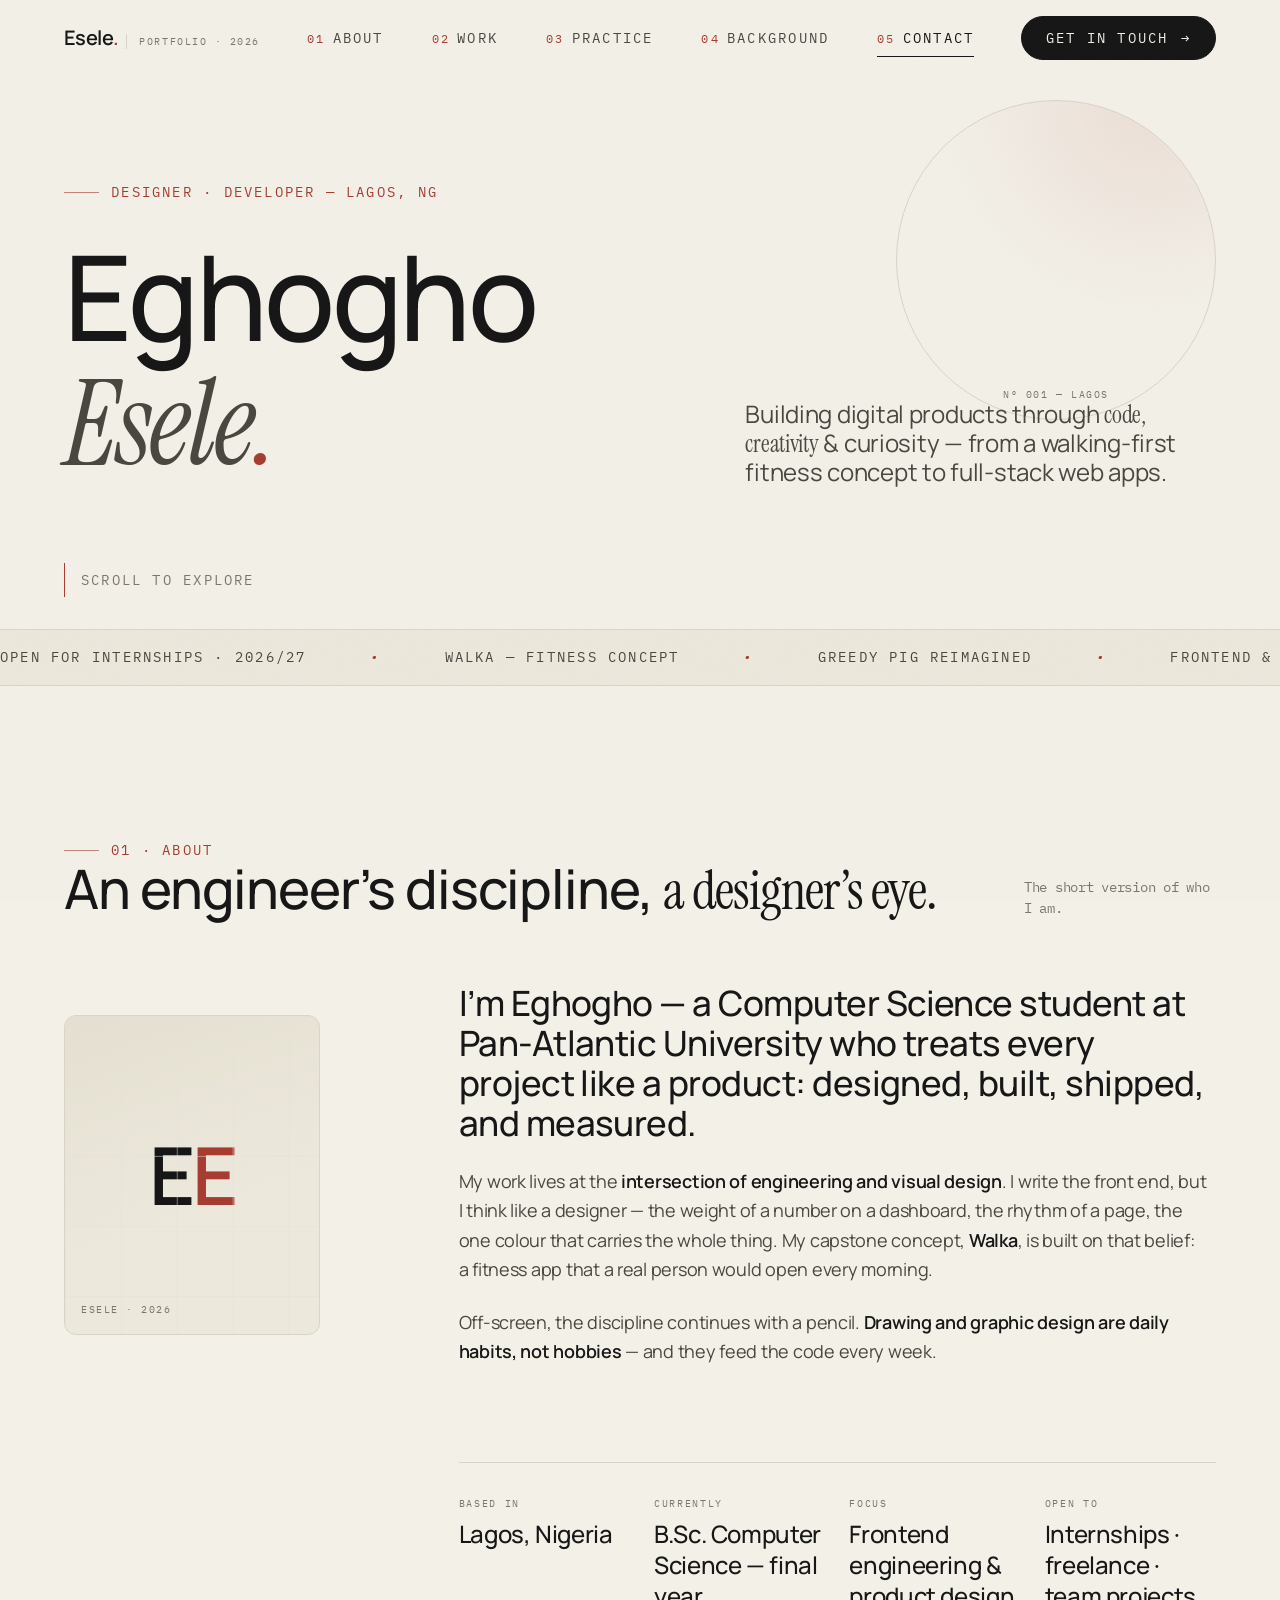
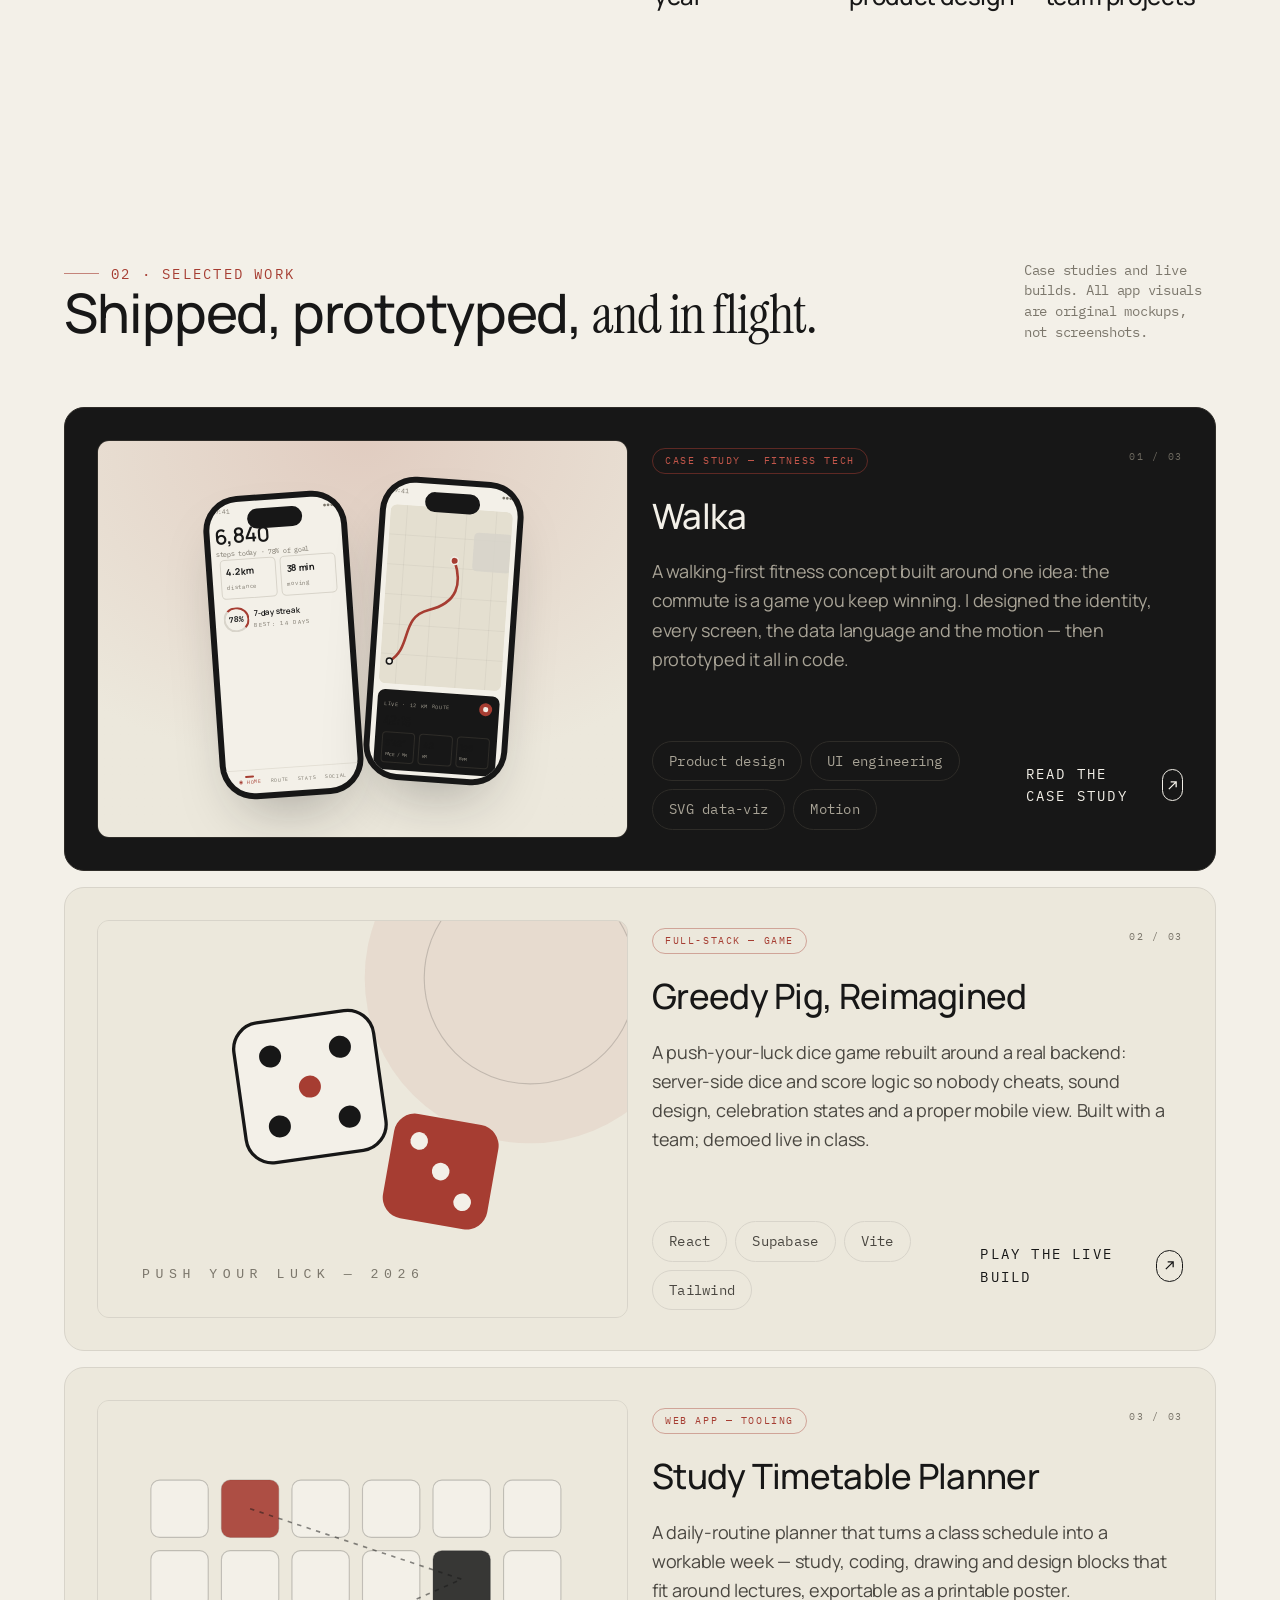
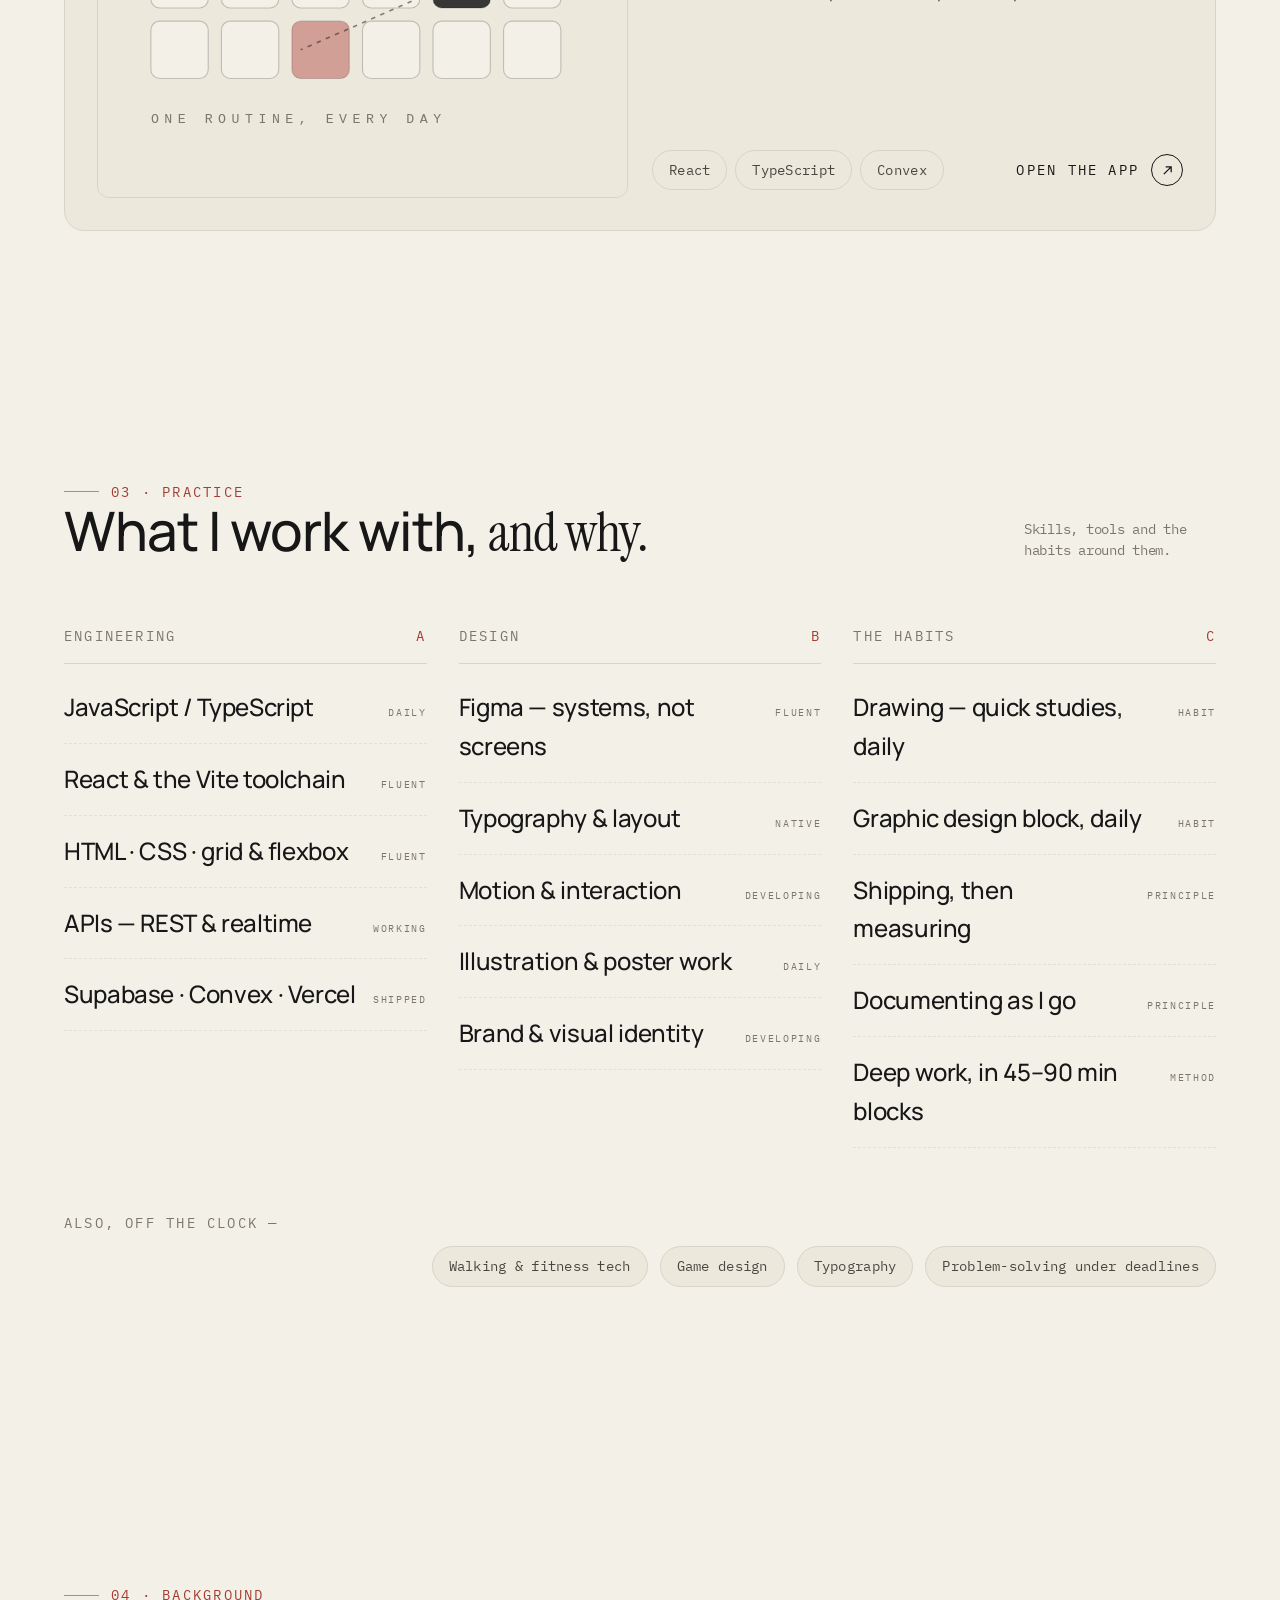
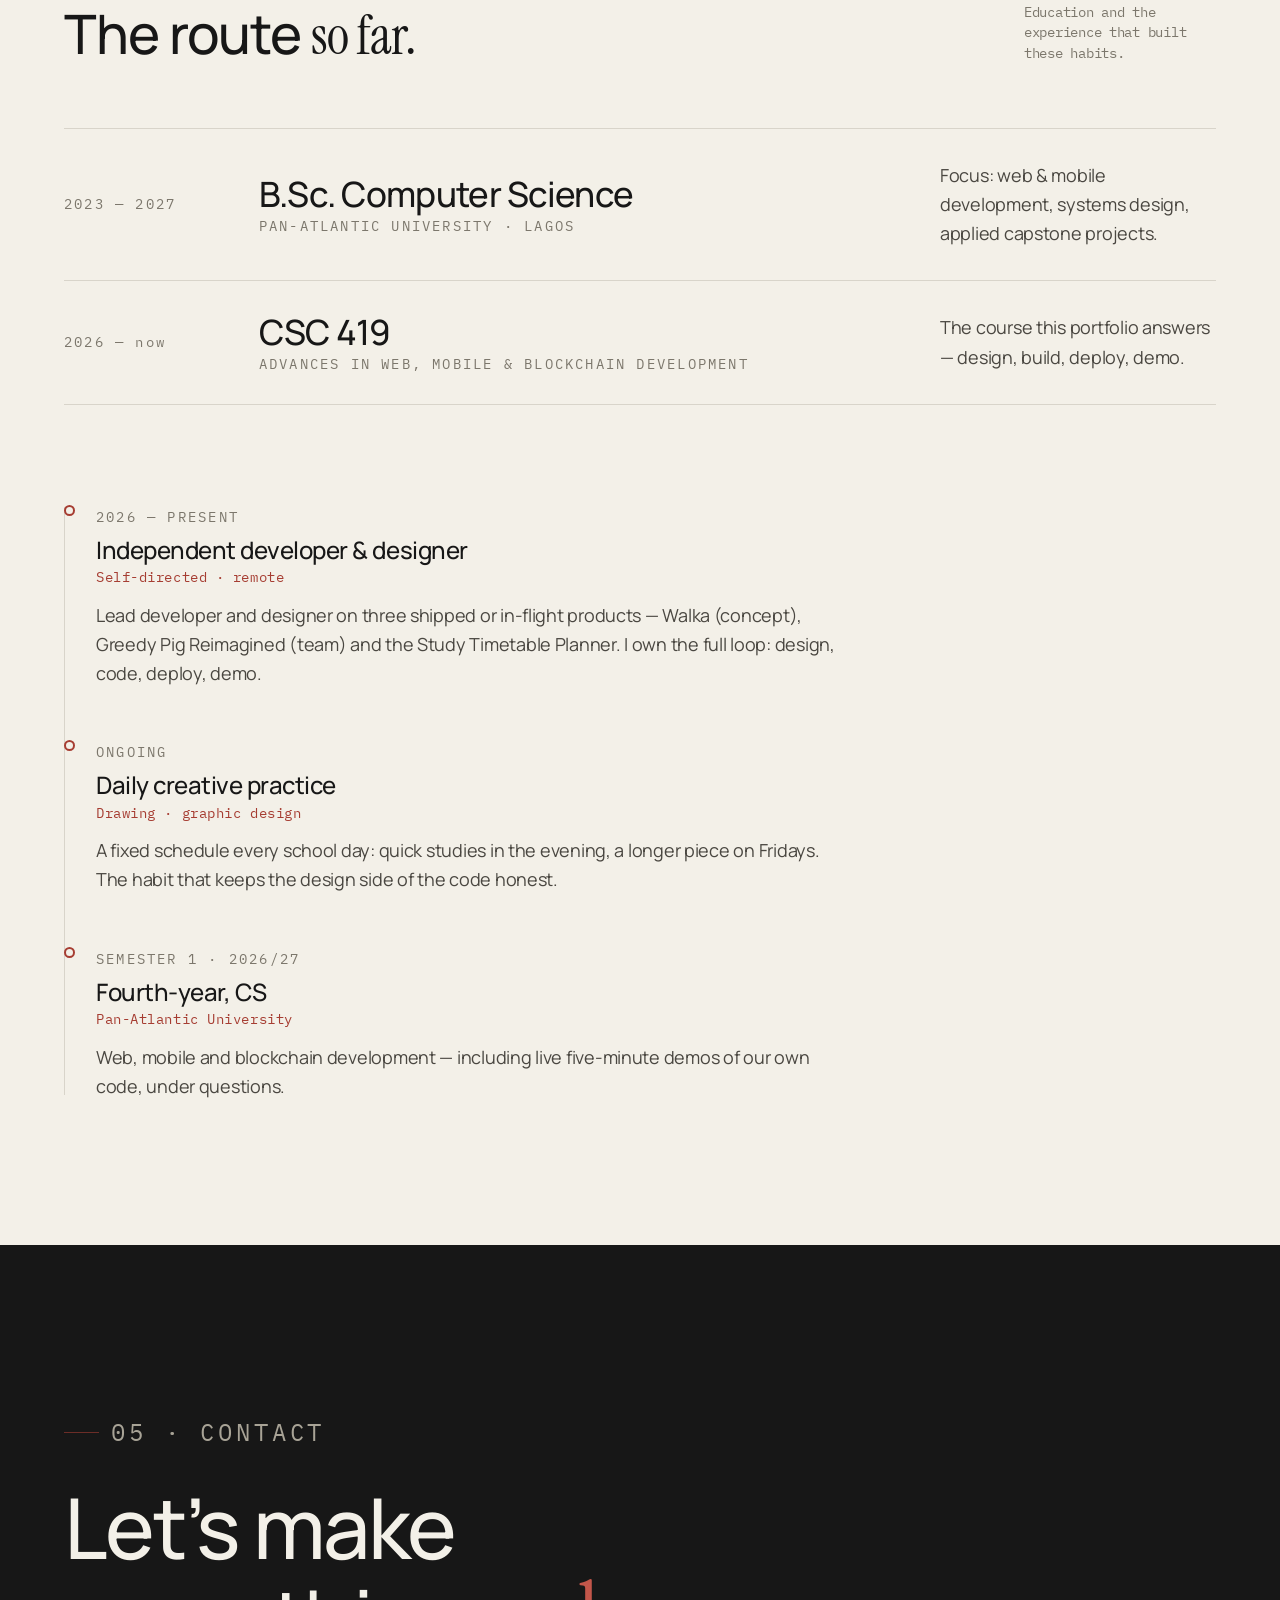
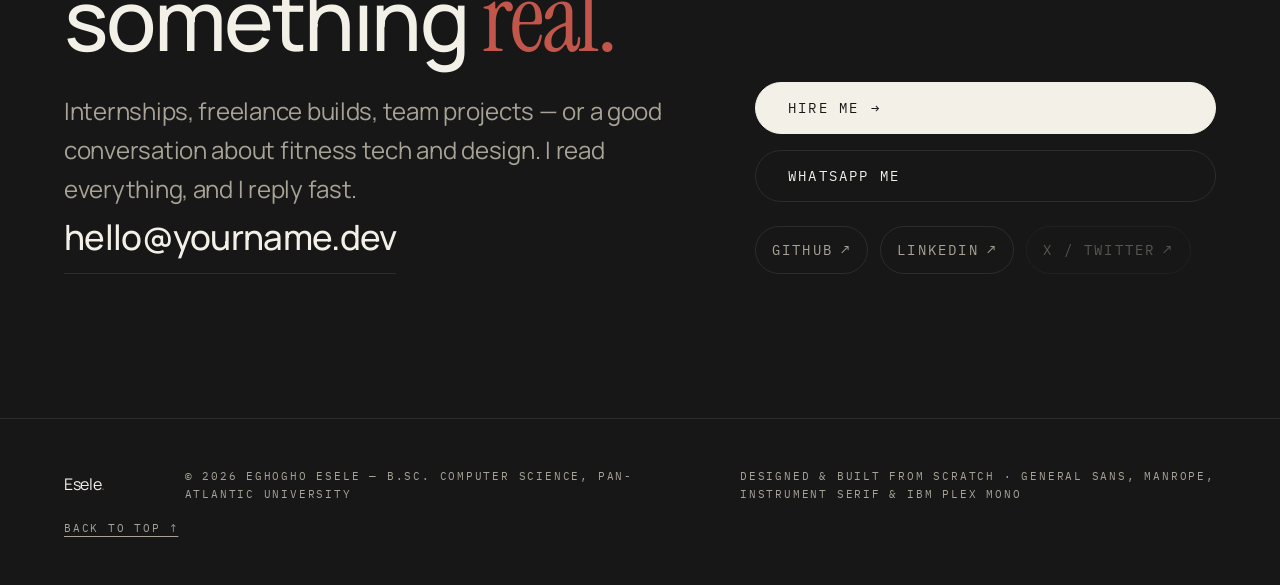
==== commit 4a4b4901: "email" ====
--- a/index.html
+++ b/index.html
@@ -55,7 +55,7 @@
         <li><a href="#contact"><span class="n">05</span>Contact</a></li>
       </ol>
       <div class="nav__foot">
-        <span data-live="email">hello@yourname.dev</span>
+        <span data-live="email">eseleeghogho@gmail.com</span>
         <span>Lagos, NG · GMT+1</span>
       </div>
     </div>
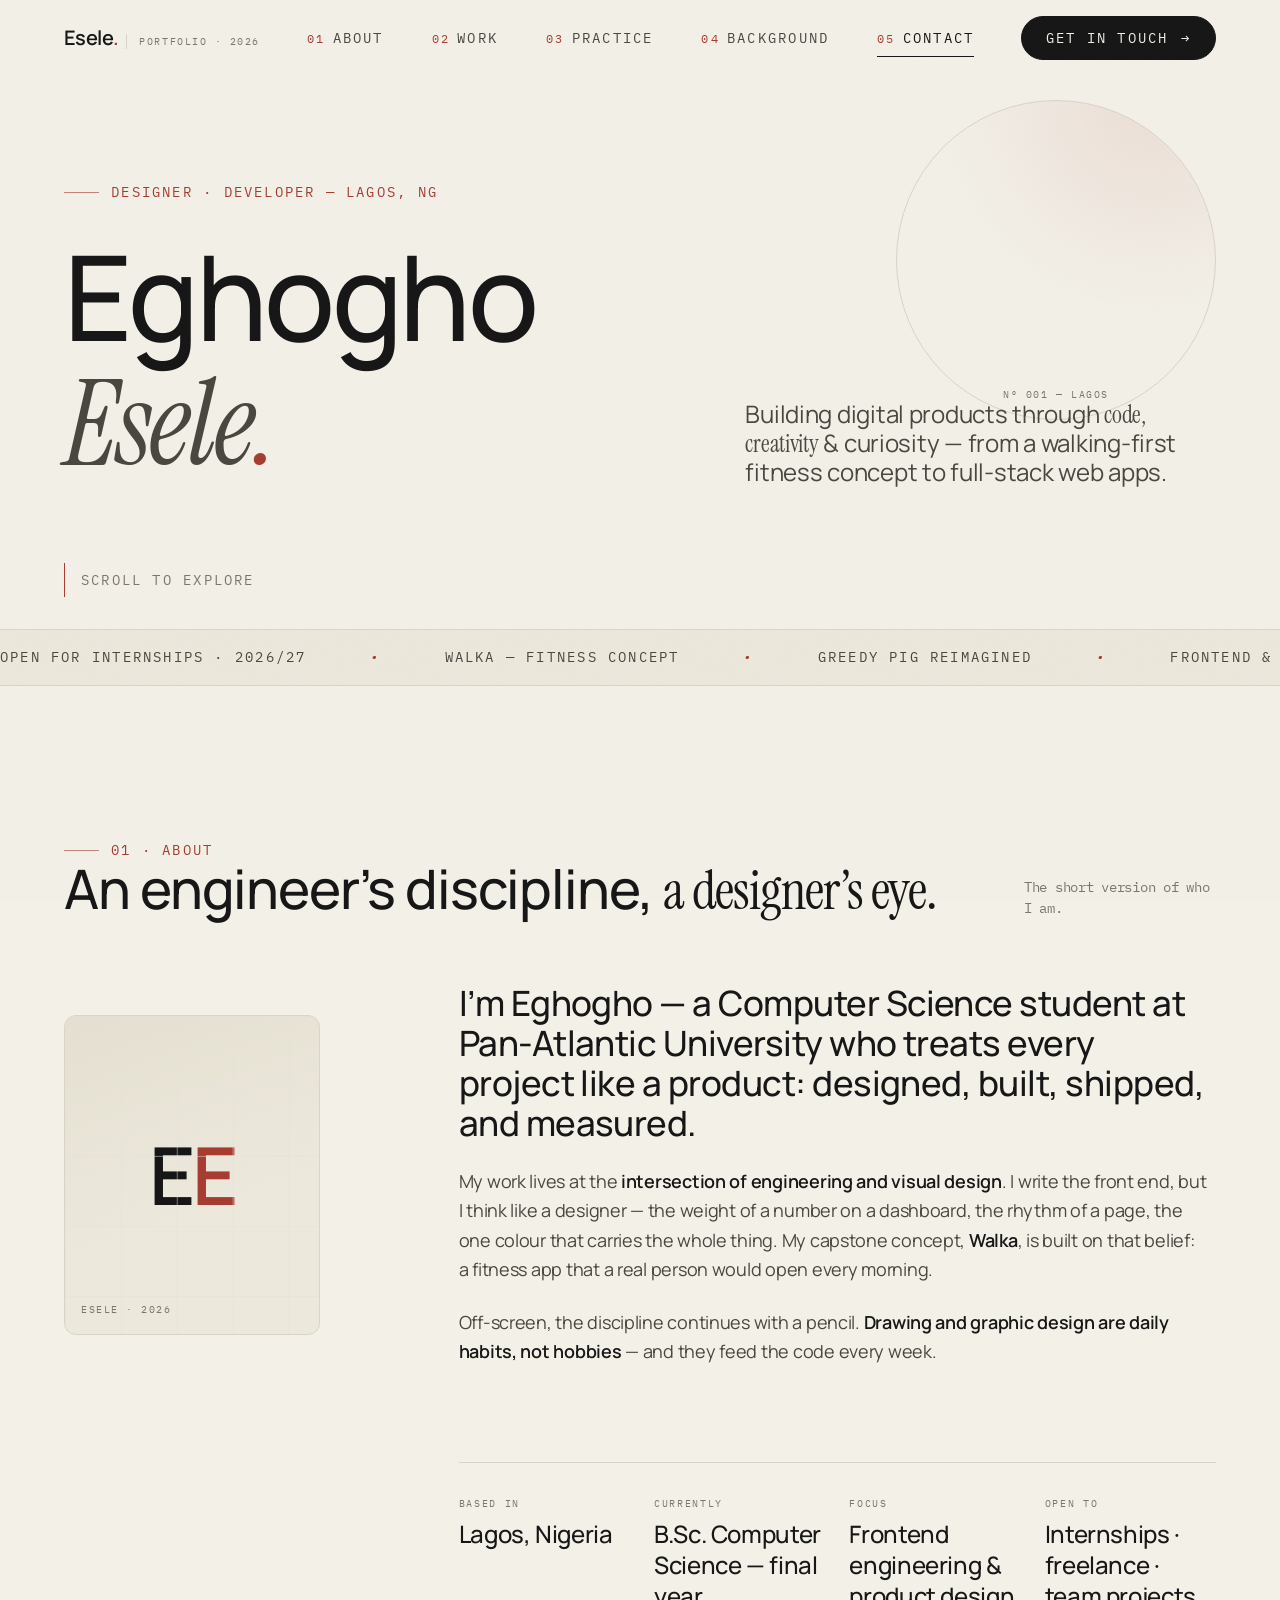
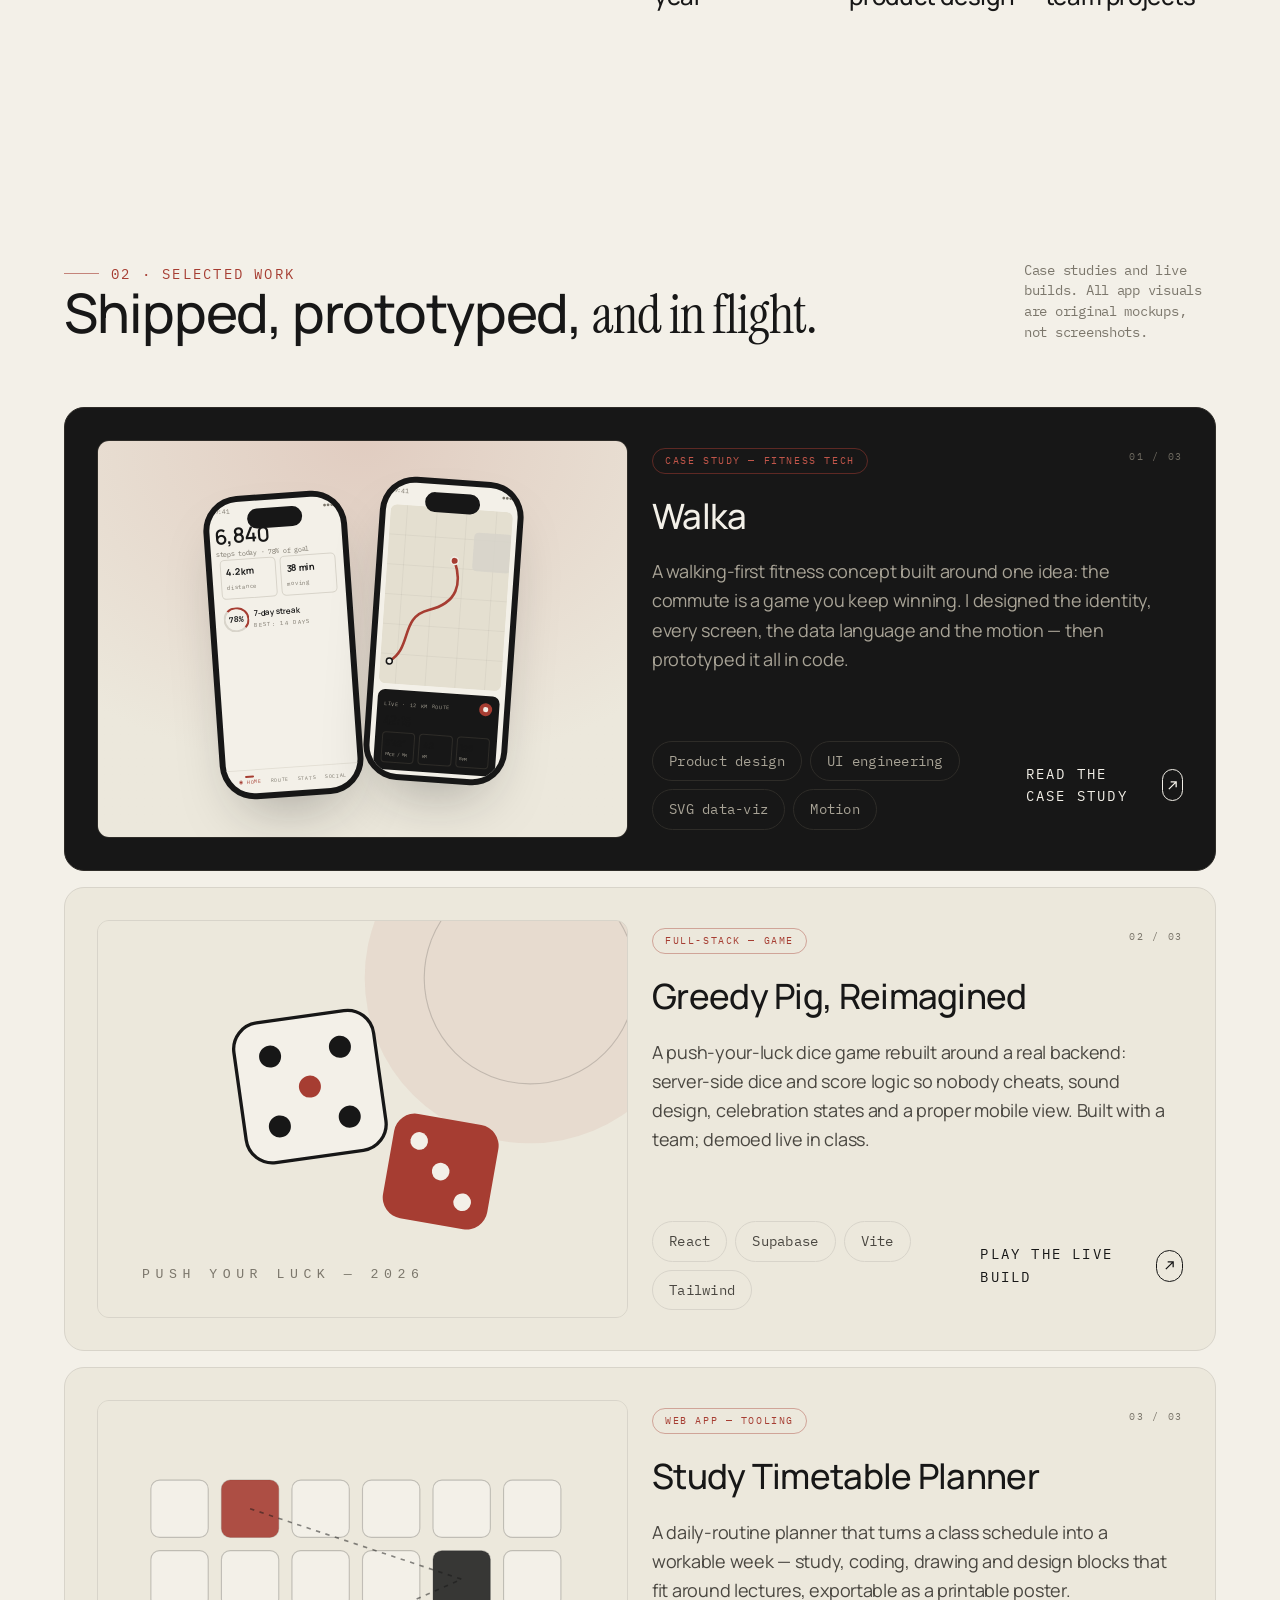
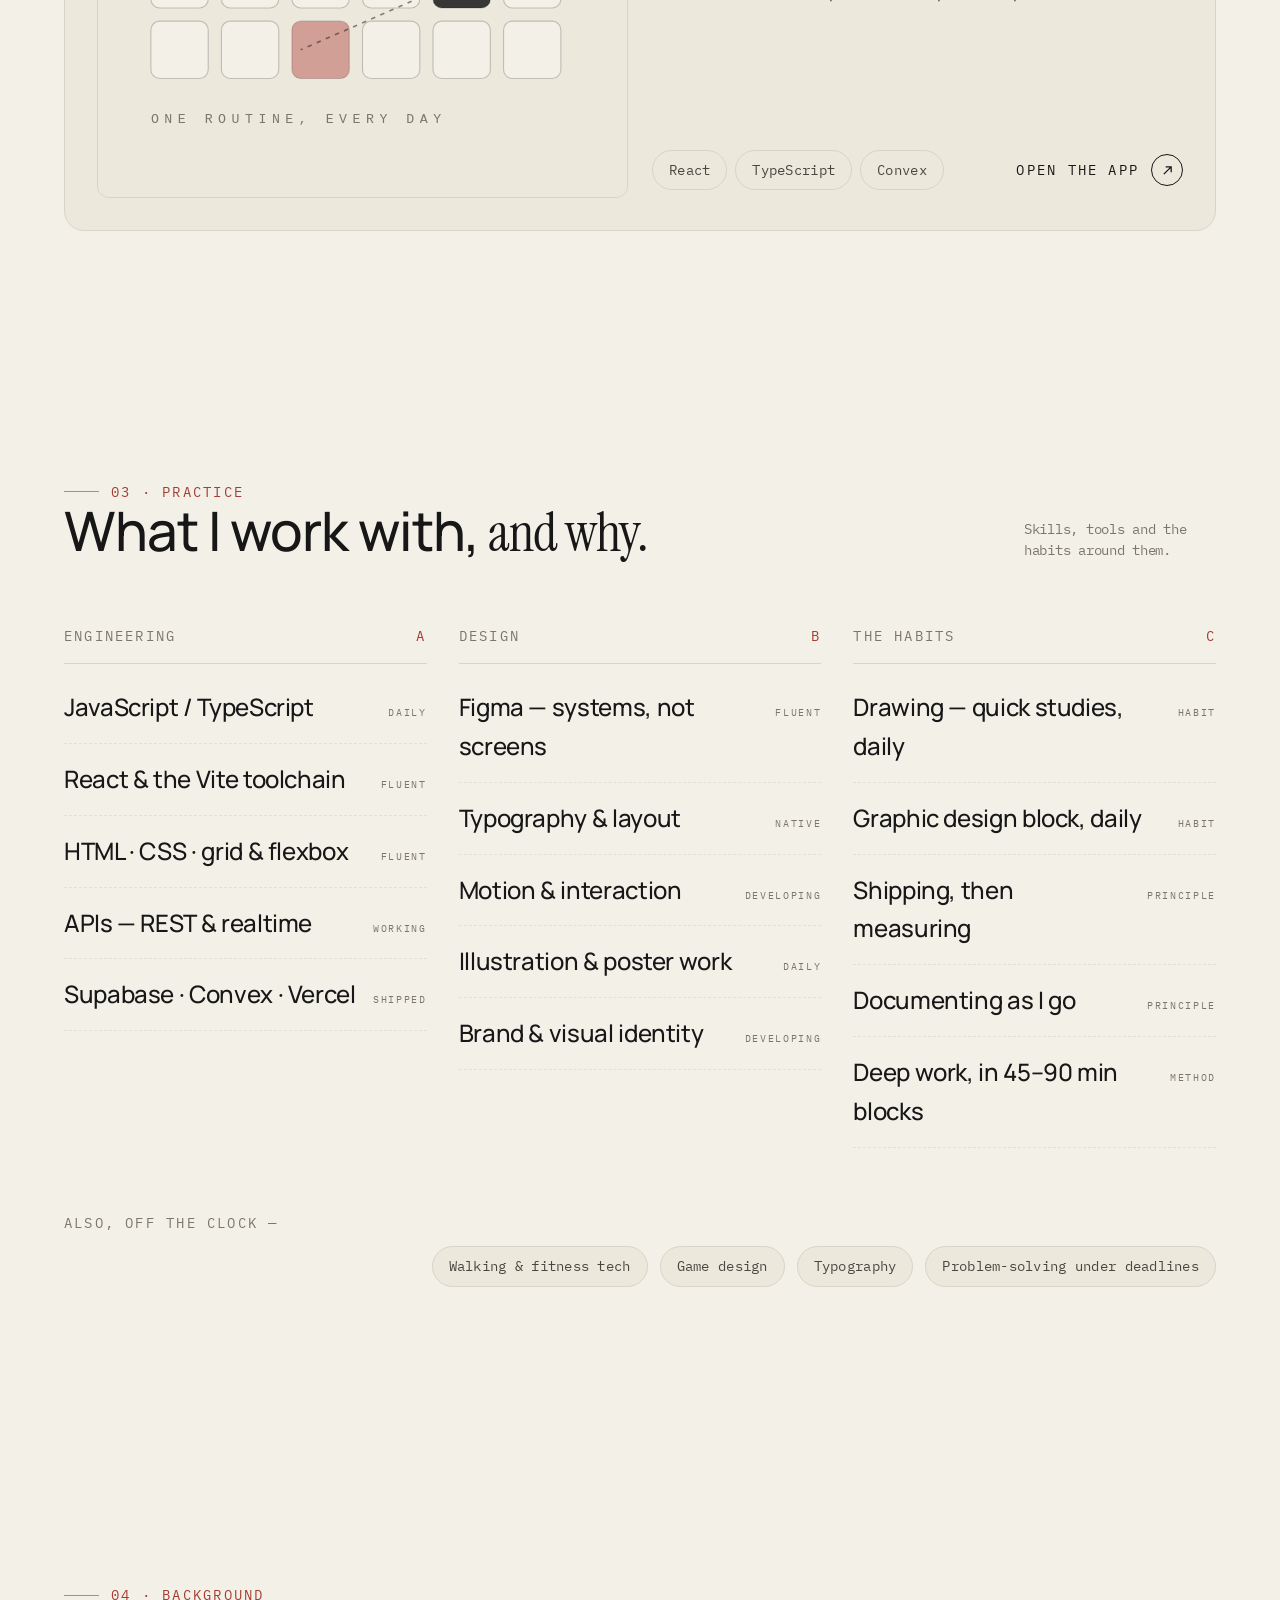
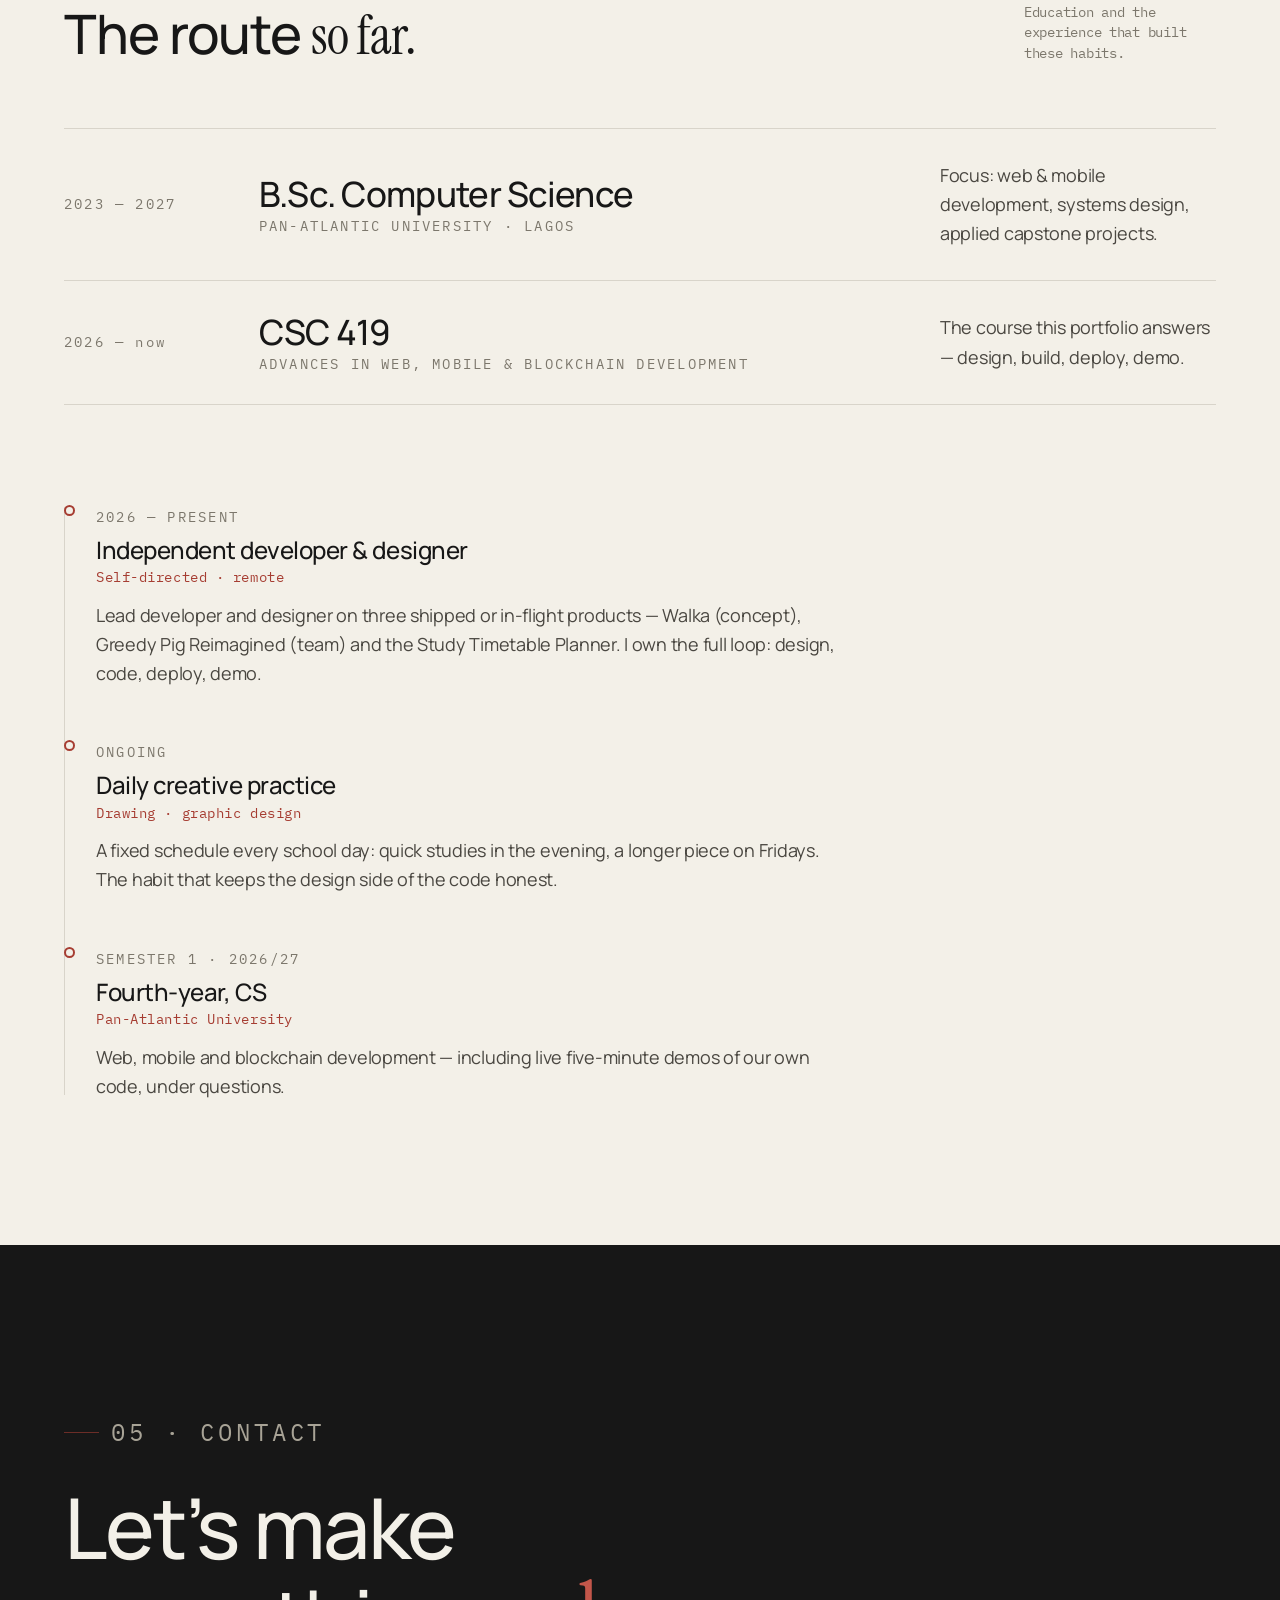
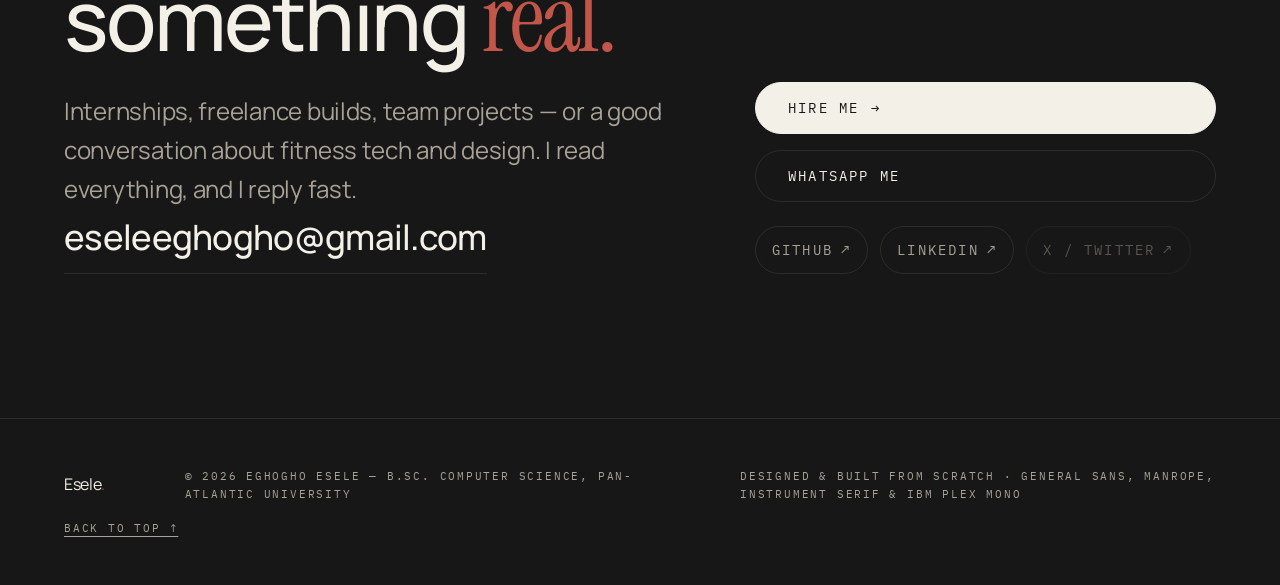
==== commit 7e963a29: "Update index.html" ====
--- a/index.html
+++ b/index.html
@@ -370,7 +370,7 @@
             <p class="eyebrow">05 · Contact</p>
             <h2>Let’s make something <span class="serif">real.</span></h2>
             <p>Internships, freelance builds, team projects — or a good conversation about fitness tech and design. I read everything, and I reply fast.</p>
-            <a class="contact__email" data-live="email" href="mailto:">hello@yourname.dev</a>
+            <a class="contact__email" data-live="email" href="mailto:">eseleeghogho@gmail.com</a>
           </div>
           <div class="contact__actions reveal" data-delay="1">
             <a class="btn btn--light" data-live="email" href="mailto:">Hire me <span class="btn__arrow">→</span></a>
